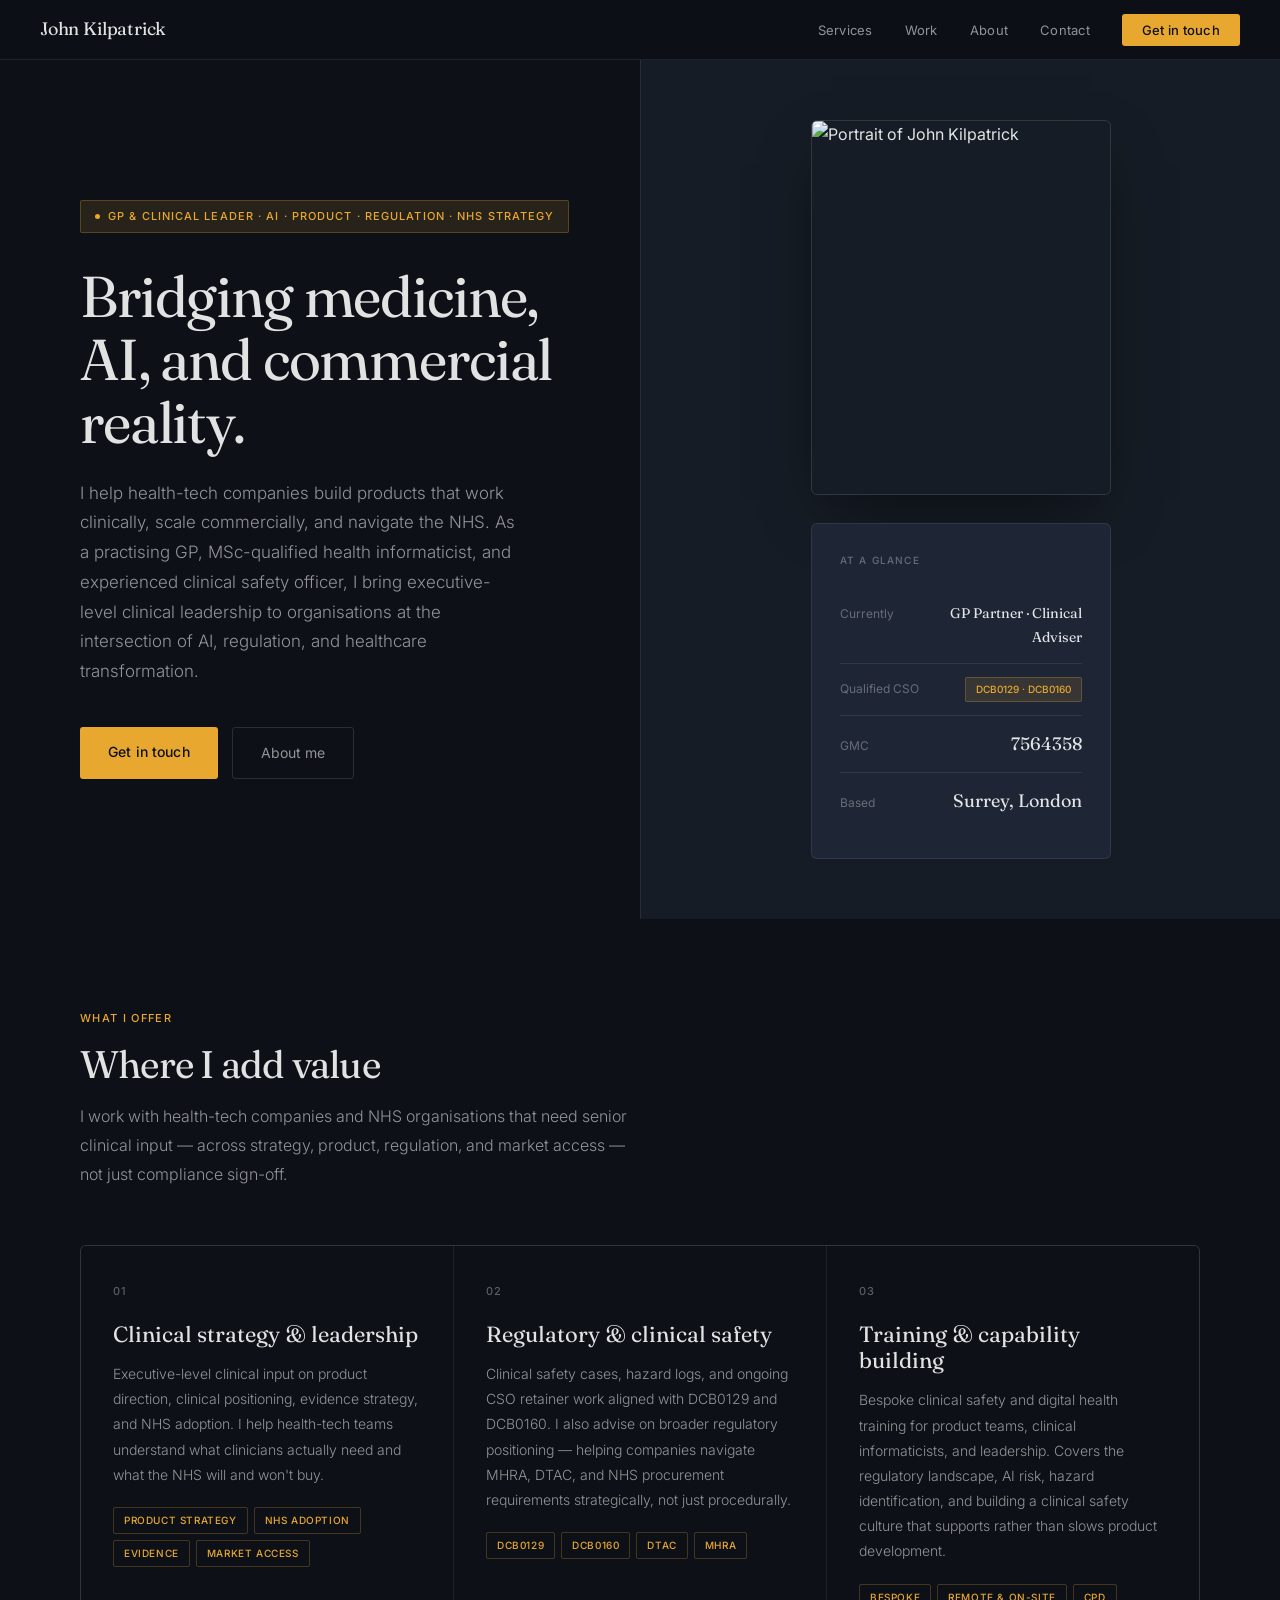
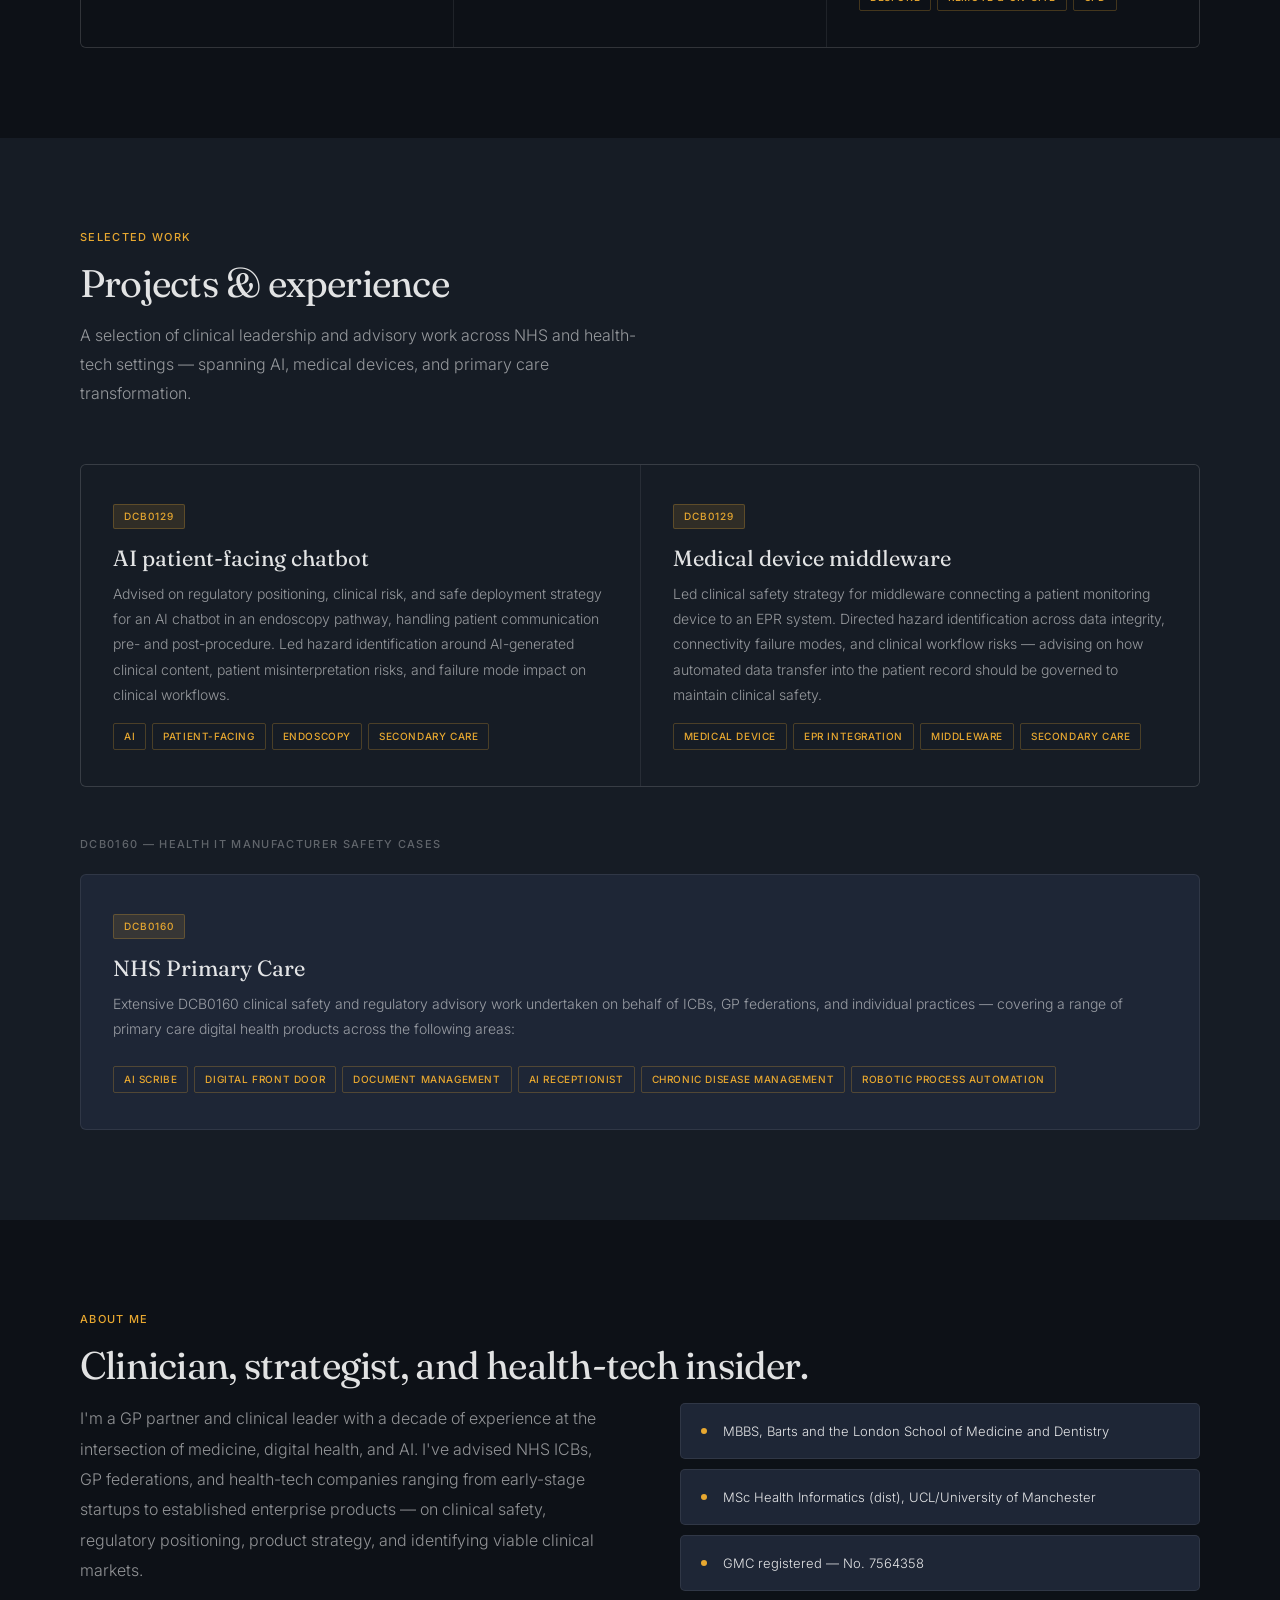
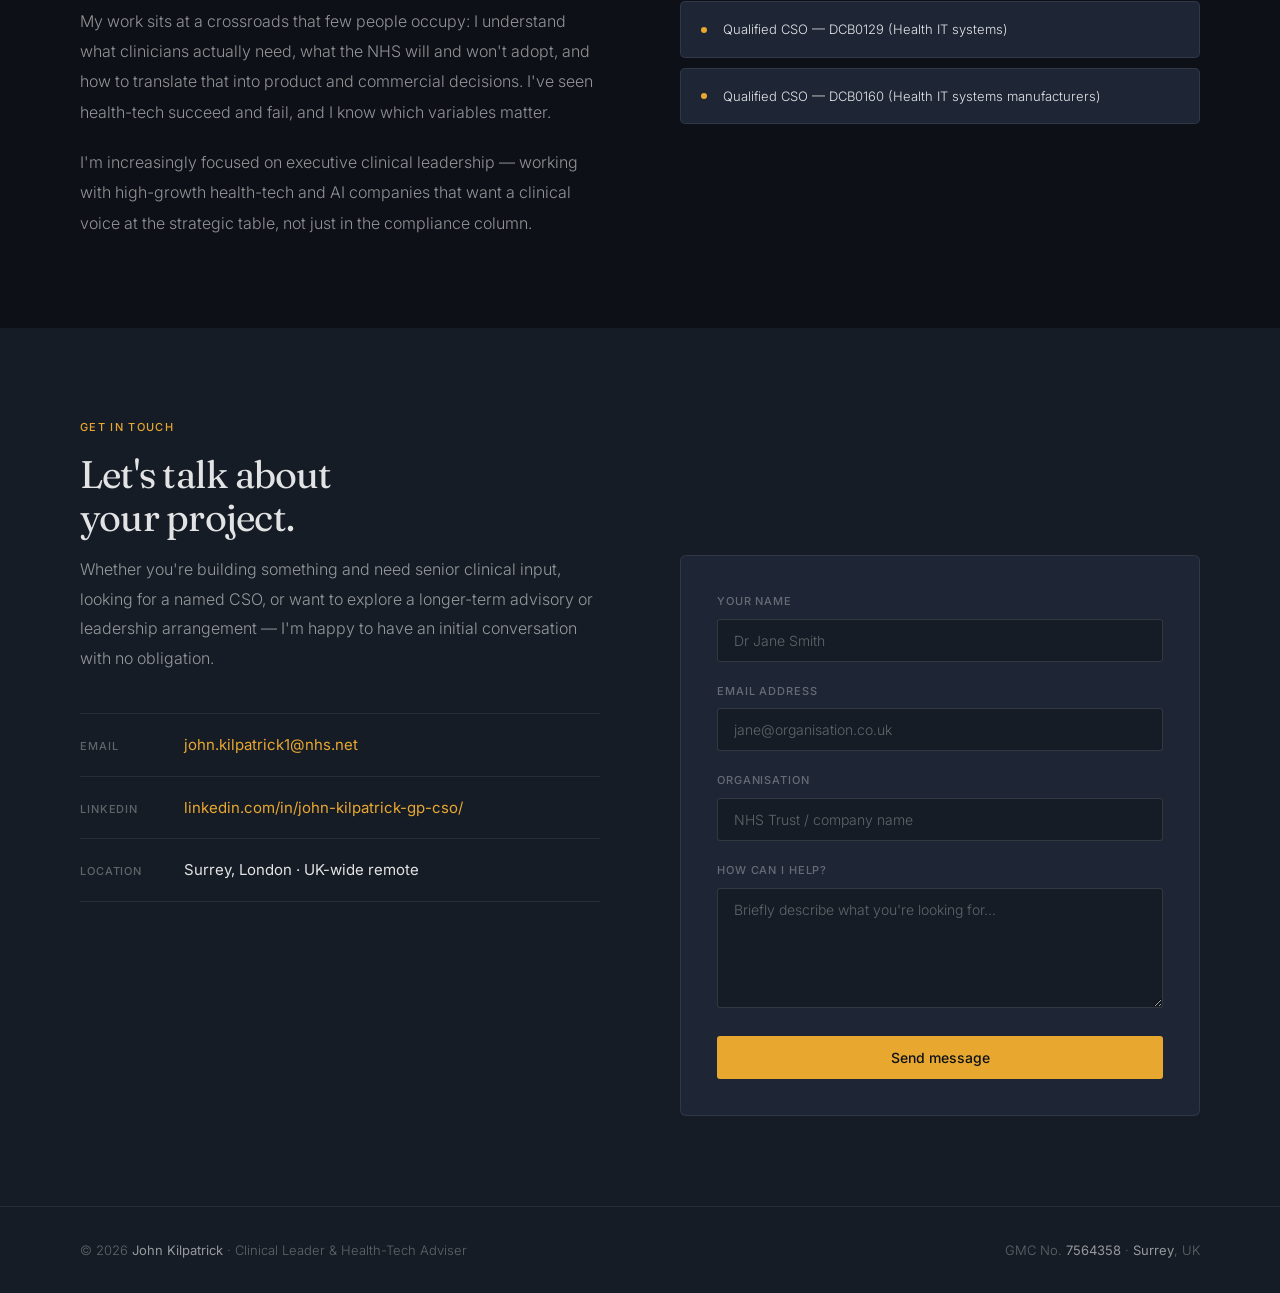
==== website/index.html @ 87abfab7 "index.html" ====
<!DOCTYPE html>
<html lang="en">
<head>
  <meta charset="UTF-8" />
  <meta name="viewport" content="width=device-width, initial-scale=1.0" />
  <title>John Kilpatrick — Clinical Leader & Health-Tech Adviser</title>
  <meta name="description" content="John Kilpatrick is a GP partner and clinical leader advising health-tech companies on AI, product strategy, regulatory positioning, and NHS adoption." />
  <link rel="preconnect" href="https://fonts.googleapis.com" />
  <link rel="preconnect" href="https://fonts.gstatic.com" crossorigin />
  <link href="https://fonts.googleapis.com/css2?family=Fraunces:ital,opsz,wght@0,9..144,300;0,9..144,400;0,9..144,500;1,9..144,300;1,9..144,400&family=Inter:wght@300;400;500&display=swap" rel="stylesheet" />
  <style>
    *, *::before, *::after { box-sizing: border-box; margin: 0; padding: 0; }

    :root {
      --bg:          #0d1117;
      --bg-raised:   #161c25;
      --bg-high:     #1e2636;
      --amber:       #e8a830;
      --amber-dim:   rgba(232,168,48,0.12);
      --amber-border:rgba(232,168,48,0.25);
      --text-primary:rgba(255,255,255,0.88);
      --text-mid:    rgba(255,255,255,0.55);
      --text-muted:  rgba(255,255,255,0.32);
      --border:      rgba(255,255,255,0.08);
      --border-mid:  rgba(255,255,255,0.12);
      --serif: 'Fraunces', Georgia, serif;
      --sans:  'Inter', system-ui, sans-serif;
    }

    html { scroll-behavior: smooth; }

    body {
      font-family: var(--sans);
      background: var(--bg);
      color: var(--text-primary);
      font-size: 16px;
      line-height: 1.7;
    }

    /* ── NAV ── */
    nav {
      position: sticky;
      top: 0;
      z-index: 100;
      background: rgba(13,17,23,0.88);
      backdrop-filter: blur(16px);
      border-bottom: 1px solid var(--border);
      display: flex;
      justify-content: space-between;
      align-items: center;
      padding: 0 40px;
      height: 60px;
    }

    .nav-name {
      font-family: var(--serif);
      font-size: 18px;
      font-weight: 400;
      color: var(--text-primary);
      letter-spacing: -0.01em;
    }

    .nav-links {
      display: flex;
      gap: 32px;
      align-items: center;
      list-style: none;
    }

    .nav-links a {
      font-size: 13px;
      font-weight: 400;
      color: var(--text-mid);
      text-decoration: none;
      letter-spacing: 0.02em;
      transition: color 0.2s;
    }

    .nav-links a:hover { color: var(--text-primary); }

    .nav-cta {
      font-size: 13px !important;
      font-weight: 500 !important;
      color: var(--bg) !important;
      background: var(--amber);
      padding: 8px 20px;
      border-radius: 3px;
      white-space: nowrap;
      transition: opacity 0.2s !important;
    }

    .nav-cta:hover { opacity: 0.85; color: var(--bg) !important; }

    /* ── HERO ── */
    .hero {
      display: grid;
      grid-template-columns: 1fr 1fr;
      min-height: 88vh;
      align-items: center;
    }

    .hero-left {
      padding: 80px 60px 80px 80px;
      display: flex;
      flex-direction: column;
      justify-content: center;
    }

    .hero-badge {
      display: inline-flex;
      align-items: center;
      gap: 8px;
      font-size: 11px;
      font-weight: 500;
      letter-spacing: 0.1em;
      text-transform: uppercase;
      color: var(--amber);
      background: var(--amber-dim);
      border: 1px solid var(--amber-border);
      padding: 6px 14px;
      border-radius: 2px;
      margin-bottom: 32px;
      width: fit-content;
    }

    .hero-badge::before {
      content: '';
      width: 5px;
      height: 5px;
      border-radius: 50%;
      background: var(--amber);
    }

    .hero-heading {
      font-family: var(--serif);
      font-size: clamp(38px, 4.5vw, 58px);
      font-weight: 400;
      line-height: 1.1;
      color: var(--text-primary);
      letter-spacing: -0.02em;
      margin-bottom: 24px;
    }

    .hero-heading em {
      font-style: normal;
    }

    .hero-sub {
      font-size: 17px;
      font-weight: 300;
      color: var(--text-mid);
      line-height: 1.75;
      max-width: 440px;
      margin-bottom: 40px;
    }

    .hero-actions {
      display: flex;
      gap: 14px;
      flex-wrap: wrap;
    }

    .btn-primary {
      display: inline-block;
      font-size: 14px;
      font-weight: 500;
      color: var(--bg);
      background: var(--amber);
      padding: 13px 28px;
      border-radius: 3px;
      text-decoration: none;
      letter-spacing: 0.01em;
      transition: opacity 0.2s, transform 0.15s;
    }

    .btn-primary:hover { opacity: 0.85; transform: translateY(-1px); }

    .btn-secondary {
      display: inline-block;
      font-size: 14px;
      font-weight: 400;
      color: var(--text-mid);
      border: 1px solid var(--border-mid);
      padding: 13px 28px;
      border-radius: 3px;
      text-decoration: none;
      transition: border-color 0.2s, color 0.2s, transform 0.15s;
    }

    .btn-secondary:hover { border-color: var(--text-mid); color: var(--text-primary); transform: translateY(-1px); }

    .hero-right {
      background: var(--bg-raised);
      height: 100%;
      display: flex;
      flex-direction: column;
      align-items: center;
      justify-content: center;
      gap: 28px;
      padding: 60px 40px;
      border-left: 1px solid var(--border);
    }

    .hero-portrait {
      width: 100%;
      max-width: 300px;
      aspect-ratio: 4 / 5;
      object-fit: cover;
      border-radius: 6px;
      border: 1px solid var(--border-mid);
      box-shadow: 0 24px 60px -20px rgba(0,0,0,0.6);
      display: block;
    }

    .hero-portrait-mobile { display: none; }

    .hero-card {
      background: var(--bg-high);
      border: 1px solid var(--border);
      border-radius: 6px;
      padding: 28px;
      width: 100%;
      max-width: 300px;
    }

    .hero-card-label {
      font-size: 10px;
      font-weight: 500;
      letter-spacing: 0.12em;
      text-transform: uppercase;
      color: var(--text-muted);
      margin-bottom: 20px;
    }

    .hero-stat {
      display: flex;
      justify-content: space-between;
      align-items: baseline;
      gap: 16px;
      padding: 13px 0;
      border-bottom: 1px solid var(--border);
    }

    .hero-stat:last-child { border-bottom: none; }

    .hero-stat-label {
      font-size: 12px;
      color: var(--text-muted);
      flex-shrink: 0;
    }

    .hero-stat-value {
      font-family: var(--serif);
      font-size: 18px;
      color: var(--text-primary);
      text-align: right;
    }

    .hero-stat-tag {
      font-size: 10px;
      font-weight: 500;
      color: var(--amber);
      background: var(--amber-dim);
      border: 1px solid var(--amber-border);
      padding: 3px 10px;
      border-radius: 2px;
      white-space: nowrap;
    }

    /* ── SECTIONS ── */
    section { padding: 90px 80px; }
    section:nth-child(even) { background: var(--bg-raised); }

    .section-eyebrow {
      font-size: 11px;
      font-weight: 500;
      letter-spacing: 0.12em;
      text-transform: uppercase;
      color: var(--amber);
      margin-bottom: 16px;
    }

    .section-heading {
      font-family: var(--serif);
      font-size: clamp(28px, 3vw, 42px);
      font-weight: 400;
      color: var(--text-primary);
      letter-spacing: -0.02em;
      line-height: 1.12;
      margin-bottom: 16px;
    }

    .section-heading em {
      font-style: normal;
    }

    .section-intro {
      font-size: 16px;
      font-weight: 300;
      color: var(--text-mid);
      max-width: 560px;
      margin-bottom: 56px;
      line-height: 1.8;
    }

    /* ── SERVICES ── */
    .services-grid {
      display: grid;
      grid-template-columns: repeat(3, 1fr);
      gap: 1px;
      background: var(--border);
      border: 1px solid var(--border);
      border-radius: 6px;
      overflow: hidden;
    }

    .service-card {
      background: var(--bg);
      padding: 36px 32px;
      transition: background 0.2s;
    }

    section:nth-child(even) .service-card { background: var(--bg-raised); }
    .service-card:hover { background: var(--bg-high); }

    .service-num {
      font-size: 11px;
      font-weight: 500;
      color: var(--text-muted);
      letter-spacing: 0.1em;
      margin-bottom: 20px;
    }

    .service-title {
      font-family: var(--serif);
      font-size: 22px;
      font-weight: 400;
      color: var(--text-primary);
      line-height: 1.2;
      margin-bottom: 14px;
    }

    .service-desc {
      font-size: 14px;
      font-weight: 300;
      color: var(--text-mid);
      line-height: 1.8;
    }

    .service-tags {
      margin-top: 20px;
      display: flex;
      flex-wrap: wrap;
      gap: 6px;
    }

    .tag {
      font-size: 10px;
      font-weight: 500;
      letter-spacing: 0.06em;
      text-transform: uppercase;
      color: var(--amber);
      border: 1px solid var(--amber-border);
      padding: 4px 10px;
      border-radius: 2px;
    }

    /* ── WORK ── */
    .work-129-grid {
      display: grid;
      grid-template-columns: repeat(2, 1fr);
      gap: 1px;
      background: var(--border);
      border: 1px solid var(--border);
      border-radius: 6px;
      overflow: hidden;
      margin-bottom: 48px;
    }

    .work-129-card {
      background: var(--bg-raised);
      padding: 36px 32px;
    }

    section:nth-child(odd) .work-129-card { background: var(--bg); }

    .work-standard {
      display: inline-block;
      font-size: 10px;
      font-weight: 500;
      letter-spacing: 0.1em;
      text-transform: uppercase;
      color: var(--amber);
      background: var(--amber-dim);
      border: 1px solid var(--amber-border);
      padding: 3px 10px;
      border-radius: 2px;
      margin-bottom: 16px;
    }

    .work-title {
      font-family: var(--serif);
      font-size: 22px;
      font-weight: 400;
      color: var(--text-primary);
      line-height: 1.2;
      margin-bottom: 10px;
    }

    .work-desc {
      font-size: 14px;
      font-weight: 300;
      color: var(--text-mid);
      line-height: 1.8;
    }

    .work-160-label {
      font-size: 11px;
      font-weight: 500;
      letter-spacing: 0.12em;
      text-transform: uppercase;
      color: var(--text-muted);
      margin-bottom: 20px;
    }

    /* ── ABOUT ── */
    .about-grid {
      display: grid;
      grid-template-columns: 1fr 1fr;
      gap: 80px;
      align-items: start;
    }

    .about-body {
      font-size: 16px;
      font-weight: 300;
      color: var(--text-mid);
      line-height: 1.9;
    }

    .about-body p + p { margin-top: 20px; }

    .credentials {
      display: flex;
      flex-direction: column;
      gap: 10px;
    }

    .credential {
      display: flex;
      align-items: center;
      gap: 16px;
      padding: 16px 20px;
      background: var(--bg-high);
      border: 1px solid var(--border);
      border-radius: 5px;
    }

    .credential-dot {
      width: 6px;
      height: 6px;
      border-radius: 50%;
      background: var(--amber);
      flex-shrink: 0;
    }

    .credential-text {
      font-size: 13px;
      font-weight: 300;
      color: var(--text-primary);
    }

    /* ── CONTACT ── */
    .contact-grid {
      display: grid;
      grid-template-columns: 1fr 1fr;
      gap: 80px;
      align-items: start;
    }

    .contact-intro {
      font-size: 16px;
      font-weight: 300;
      color: var(--text-mid);
      line-height: 1.85;
      margin-bottom: 40px;
    }

    .contact-details { display: flex; flex-direction: column; }

    .contact-row {
      display: flex;
      gap: 24px;
      padding: 18px 0;
      border-bottom: 1px solid var(--border);
      align-items: baseline;
    }

    .contact-row:first-child { border-top: 1px solid var(--border); }

    .contact-key {
      font-size: 11px;
      font-weight: 500;
      letter-spacing: 0.08em;
      text-transform: uppercase;
      color: var(--text-muted);
      width: 80px;
      flex-shrink: 0;
    }

    .contact-val { font-size: 15px; color: var(--text-primary); }
    .contact-val a { color: var(--amber); text-decoration: none; }
    .contact-val a:hover { text-decoration: underline; }

    .contact-form-area {
      background: var(--bg-high);
      border: 1px solid var(--border);
      border-radius: 6px;
      padding: 36px;
    }

    .form-label {
      display: block;
      font-size: 11px;
      font-weight: 500;
      letter-spacing: 0.08em;
      text-transform: uppercase;
      color: var(--text-muted);
      margin-bottom: 8px;
    }

    .form-input, .form-textarea {
      width: 100%;
      font-family: var(--sans);
      font-size: 14px;
      font-weight: 300;
      color: var(--text-primary);
      background: var(--bg-raised);
      border: 1px solid var(--border-mid);
      border-radius: 3px;
      padding: 12px 16px;
      margin-bottom: 20px;
      outline: none;
      transition: border-color 0.2s;
      resize: vertical;
    }

    .form-input::placeholder, .form-textarea::placeholder { color: var(--text-muted); }
    .form-input:focus, .form-textarea:focus { border-color: var(--amber); }
    .form-textarea { min-height: 120px; }

    .form-submit {
      font-family: var(--sans);
      font-size: 14px;
      font-weight: 500;
      color: var(--bg);
      background: var(--amber);
      border: none;
      padding: 13px 28px;
      border-radius: 3px;
      cursor: pointer;
      transition: opacity 0.2s;
      width: 100%;
    }

    .form-submit:hover { opacity: 0.85; }

    /* ── FOOTER ── */
    footer {
      background: var(--bg-raised);
      border-top: 1px solid var(--border);
      color: var(--text-muted);
      padding: 32px 80px;
      display: flex;
      justify-content: space-between;
      align-items: center;
      font-size: 13px;
      font-weight: 300;
    }

    footer strong { color: var(--text-mid); font-weight: 400; }

    /* ── ANIMATIONS ── */
    @keyframes fadeUp {
      from { opacity: 0; transform: translateY(20px); }
      to   { opacity: 1; transform: translateY(0); }
    }

    .hero-badge    { animation: fadeUp 0.5s ease both; }
    .hero-heading  { animation: fadeUp 0.6s 0.1s ease both; }
    .hero-sub      { animation: fadeUp 0.6s 0.2s ease both; }
    .hero-actions  { animation: fadeUp 0.6s 0.3s ease both; }
    .hero-portrait { animation: fadeUp 0.7s 0.15s ease both; }
    .hero-card     { animation: fadeUp 0.7s 0.3s ease both; }

    /* ── RESPONSIVE ── */
    @media (max-width: 900px) {
      nav { padding: 0 24px; }
      .nav-links li.nav-text-link { display: none; }
      .hero { grid-template-columns: 1fr; min-height: auto; }
      .hero-left { padding: 32px; order: 2; }
      .hero-right { display: none; }
      .hero-portrait { display: none; }
      .hero-portrait-mobile {
        display: block;
        width: 120px;
        height: 120px;
        object-fit: cover;
        border-radius: 50%;
        border: 1px solid var(--border-mid);
        margin: 40px auto 0;
        order: 1;
      }
      .hero-card { display: none; }
      section { padding: 60px 32px; }
      .services-grid { grid-template-columns: 1fr; }
      .work-129-grid { grid-template-columns: 1fr; }
      .about-grid, .contact-grid { grid-template-columns: 1fr; gap: 40px; }
      footer { flex-direction: column; gap: 12px; text-align: center; padding: 28px 32px; }
    }
  </style>
</head>
<body>

  <!-- NAVIGATION -->
  <nav>
    <span class="nav-name">John Kilpatrick</span>
    <ul class="nav-links">
      <li class="nav-text-link"><a href="#services">Services</a></li>
      <li class="nav-text-link"><a href="#work">Work</a></li>
      <li class="nav-text-link"><a href="#about">About</a></li>
      <li class="nav-text-link"><a href="#contact">Contact</a></li>
      <li><a class="nav-cta" href="#contact">Get in touch</a></li>
    </ul>
  </nav>

  <!-- HERO -->
  <div class="hero">
    <img class="hero-portrait-mobile" src="/images/john-kilpatrick.png" alt="Portrait of John Kilpatrick" />
    <div class="hero-left">
      <span class="hero-badge">GP & Clinical Leader · AI · Product · Regulation · NHS Strategy</span>
      <h1 class="hero-heading">Bridging medicine, AI, and commercial reality.</h1>
      <p class="hero-sub">
        I help health-tech companies build products that work clinically, scale commercially, and navigate the NHS. As a practising GP, MSc-qualified health informaticist, and experienced clinical safety officer, I bring executive-level clinical leadership to organisations at the intersection of AI, regulation, and healthcare transformation.
      </p>
      <div class="hero-actions">
        <a class="btn-primary" href="#contact">Get in touch</a>
        <a class="btn-secondary" href="#about">About me</a>
      </div>
    </div>
    <div class="hero-right">
      <img class="hero-portrait" src="/images/john-kilpatrick.png" alt="Portrait of John Kilpatrick" />
      <div class="hero-card">
        <p class="hero-card-label">At a glance</p>
        <div class="hero-stat">
          <span class="hero-stat-label">Currently</span>
          <span class="hero-stat-value" style="font-size:14px">GP Partner · Clinical Adviser</span>
        </div>
        <div class="hero-stat">
          <span class="hero-stat-label">Qualified CSO</span>
          <span class="hero-stat-tag">DCB0129 · DCB0160</span>
        </div>
        <div class="hero-stat">
          <span class="hero-stat-label">GMC</span>
          <span class="hero-stat-value">7564358</span>
        </div>
        <div class="hero-stat">
          <span class="hero-stat-label">Based</span>
          <span class="hero-stat-value">Surrey, London</span>
        </div>
      </div>
    </div>
  </div>

  <!-- SERVICES -->
  <section id="services">
    <p class="section-eyebrow">What I offer</p>
    <h2 class="section-heading">Where I add value</h2>
    <p class="section-intro">
      I work with health-tech companies and NHS organisations that need senior clinical input — across strategy, product, regulation, and market access — not just compliance sign-off.
    </p>
    <div class="services-grid">

      <div class="service-card">
        <p class="service-num">01</p>
        <h3 class="service-title">Clinical strategy & leadership</h3>
        <p class="service-desc">
          Executive-level clinical input on product direction, clinical positioning, evidence strategy, and NHS adoption. I help health-tech teams understand what clinicians actually need and what the NHS will and won't buy.
        </p>
        <div class="service-tags">
          <span class="tag">Product strategy</span>
          <span class="tag">NHS adoption</span>
          <span class="tag">Evidence</span>
          <span class="tag">Market access</span>
        </div>
      </div>

      <div class="service-card">
        <p class="service-num">02</p>
        <h3 class="service-title">Regulatory & clinical safety</h3>
        <p class="service-desc">
          Clinical safety cases, hazard logs, and ongoing CSO retainer work aligned with DCB0129 and DCB0160. I also advise on broader regulatory positioning — helping companies navigate MHRA, DTAC, and NHS procurement requirements strategically, not just procedurally.
        </p>
        <div class="service-tags">
          <span class="tag">DCB0129</span>
          <span class="tag">DCB0160</span>
          <span class="tag">DTAC</span>
          <span class="tag">MHRA</span>
        </div>
      </div>

      <div class="service-card">
        <p class="service-num">03</p>
        <h3 class="service-title">Training & capability building</h3>
        <p class="service-desc">
          Bespoke clinical safety and digital health training for product teams, clinical informaticists, and leadership. Covers the regulatory landscape, AI risk, hazard identification, and building a clinical safety culture that supports rather than slows product development.
        </p>
        <div class="service-tags">
          <span class="tag">Bespoke</span>
          <span class="tag">Remote & on-site</span>
          <span class="tag">CPD</span>
        </div>
      </div>

    </div>
  </section>

  <!-- WORK -->
  <section id="work">
    <p class="section-eyebrow">Selected work</p>
    <h2 class="section-heading">Projects & experience</h2>
    <p class="section-intro">
      A selection of clinical leadership and advisory work across NHS and health-tech settings — spanning AI, medical devices, and primary care transformation.
    </p>

    <div class="work-129-grid">

      <div class="work-129-card">
        <span class="work-standard">DCB0129</span>
        <h3 class="work-title">AI patient-facing chatbot</h3>
        <p class="work-desc">Advised on regulatory positioning, clinical risk, and safe deployment strategy for an AI chatbot in an endoscopy pathway, handling patient communication pre- and post-procedure. Led hazard identification around AI-generated clinical content, patient misinterpretation risks, and failure mode impact on clinical workflows.</p>
        <div class="service-tags" style="margin-top:16px">
          <span class="tag">AI</span>
          <span class="tag">Patient-facing</span>
          <span class="tag">Endoscopy</span>
          <span class="tag">Secondary care</span>
        </div>
      </div>

      <div class="work-129-card">
        <span class="work-standard">DCB0129</span>
        <h3 class="work-title">Medical device middleware</h3>
        <p class="work-desc">Led clinical safety strategy for middleware connecting a patient monitoring device to an EPR system. Directed hazard identification across data integrity, connectivity failure modes, and clinical workflow risks — advising on how automated data transfer into the patient record should be governed to maintain clinical safety.</p>
        <div class="service-tags" style="margin-top:16px">
          <span class="tag">Medical device</span>
          <span class="tag">EPR integration</span>
          <span class="tag">Middleware</span>
          <span class="tag">Secondary care</span>
        </div>
      </div>

    </div>

    <p class="work-160-label">DCB0160 — health IT manufacturer safety cases</p>
    <div class="work-129-card" style="border: 1px solid var(--border); border-radius: 6px; background: var(--bg-high);">
      <span class="work-standard">DCB0160</span>
      <h3 class="work-title">NHS Primary Care</h3>
      <p class="work-desc" style="margin-bottom: 24px;">
        Extensive DCB0160 clinical safety and regulatory advisory work undertaken on behalf of ICBs, GP federations, and individual practices — covering a range of primary care digital health products across the following areas:
      </p>
      <div class="service-tags">
        <span class="tag">AI scribe</span>
        <span class="tag">Digital front door</span>
        <span class="tag">Document management</span>
        <span class="tag">AI receptionist</span>
        <span class="tag">Chronic disease management</span>
        <span class="tag">Robotic process automation</span>
      </div>
    </div>
  </section>

  <!-- ABOUT -->
  <section id="about">
    <p class="section-eyebrow">About me</p>
    <h2 class="section-heading">Clinician, strategist, and health-tech insider.</h2>
    <div class="about-grid">
      <div class="about-body">
        <p>
          I'm a GP partner and clinical leader with a decade of experience at the intersection of medicine, digital health, and AI. I've advised NHS ICBs, GP federations, and health-tech companies ranging from early-stage startups to established enterprise products — on clinical safety, regulatory positioning, product strategy, and identifying viable clinical markets.
        </p>
        <p>
          My work sits at a crossroads that few people occupy: I understand what clinicians actually need, what the NHS will and won't adopt, and how to translate that into product and commercial decisions. I've seen health-tech succeed and fail, and I know which variables matter.
        </p>
        <p>
          I'm increasingly focused on executive clinical leadership — working with high-growth health-tech and AI companies that want a clinical voice at the strategic table, not just in the compliance column.
        </p>
      </div>
      <div class="credentials">
        <div class="credential">
          <div class="credential-dot"></div>
          <span class="credential-text">MBBS, Barts and the London School of Medicine and Dentistry</span>
        </div>
        <div class="credential">
          <div class="credential-dot"></div>
          <span class="credential-text">MSc Health Informatics (dist), UCL/University of Manchester</span>
        </div>
        <div class="credential">
          <div class="credential-dot"></div>
          <span class="credential-text">GMC registered — No. 7564358</span>
        </div>
        <div class="credential">
          <div class="credential-dot"></div>
          <span class="credential-text">Qualified CSO — DCB0129 (Health IT systems)</span>
        </div>
        <div class="credential">
          <div class="credential-dot"></div>
          <span class="credential-text">Qualified CSO — DCB0160 (Health IT systems manufacturers)</span>
        </div>
      </div>
    </div>
  </section>

  <!-- CONTACT -->
  <section id="contact">
    <p class="section-eyebrow">Get in touch</p>
    <h2 class="section-heading">Let's talk about<br />your project.</h2>
    <div class="contact-grid">
      <div>
        <p class="contact-intro">
          Whether you're building something and need senior clinical input, looking for a named CSO, or want to explore a longer-term advisory or leadership arrangement — I'm happy to have an initial conversation with no obligation.
        </p>
        <div class="contact-details">
          <div class="contact-row">
            <span class="contact-key">Email</span>
            <span class="contact-val"><a href="mailto:john.kilpatrick1@nhs.net">john.kilpatrick1@nhs.net</a></span>
          </div>
          <div class="contact-row">
            <span class="contact-key">LinkedIn</span>
            <span class="contact-val"><a href="https://www.linkedin.com/in/john-kilpatrick-gp-cso/" target="_blank">linkedin.com/in/john-kilpatrick-gp-cso/</a></span>
          </div>
          <div class="contact-row">
            <span class="contact-key">Location</span>
            <span class="contact-val">Surrey, London · UK-wide remote</span>
          </div>
        </div>
      </div>
      <div class="contact-form-area">
        <form action="https://formspree.io/f/mkoygoae" method="POST">
          <label class="form-label" for="name">Your name</label>
          <input class="form-input" type="text" id="name" name="name" placeholder="Dr Jane Smith" required />

          <label class="form-label" for="email">Email address</label>
          <input class="form-input" type="email" id="email" name="email" placeholder="jane@organisation.co.uk" required />

          <label class="form-label" for="org">Organisation</label>
          <input class="form-input" type="text" id="org" name="organisation" placeholder="NHS Trust / company name" />

          <label class="form-label" for="message">How can I help?</label>
          <textarea class="form-textarea" id="message" name="message" placeholder="Briefly describe what you're looking for..." required></textarea>

          <button class="form-submit" type="submit">Send message</button>
        </form>
      </div>
    </div>
  </section>

  <!-- FOOTER -->
  <footer>
    <span>© 2026 <strong>John Kilpatrick</strong> · Clinical Leader & Health-Tech Adviser</span>
    <span>GMC No. <strong>7564358</strong> · <strong>Surrey</strong>, UK</span>
  </footer>

</body>
</html>
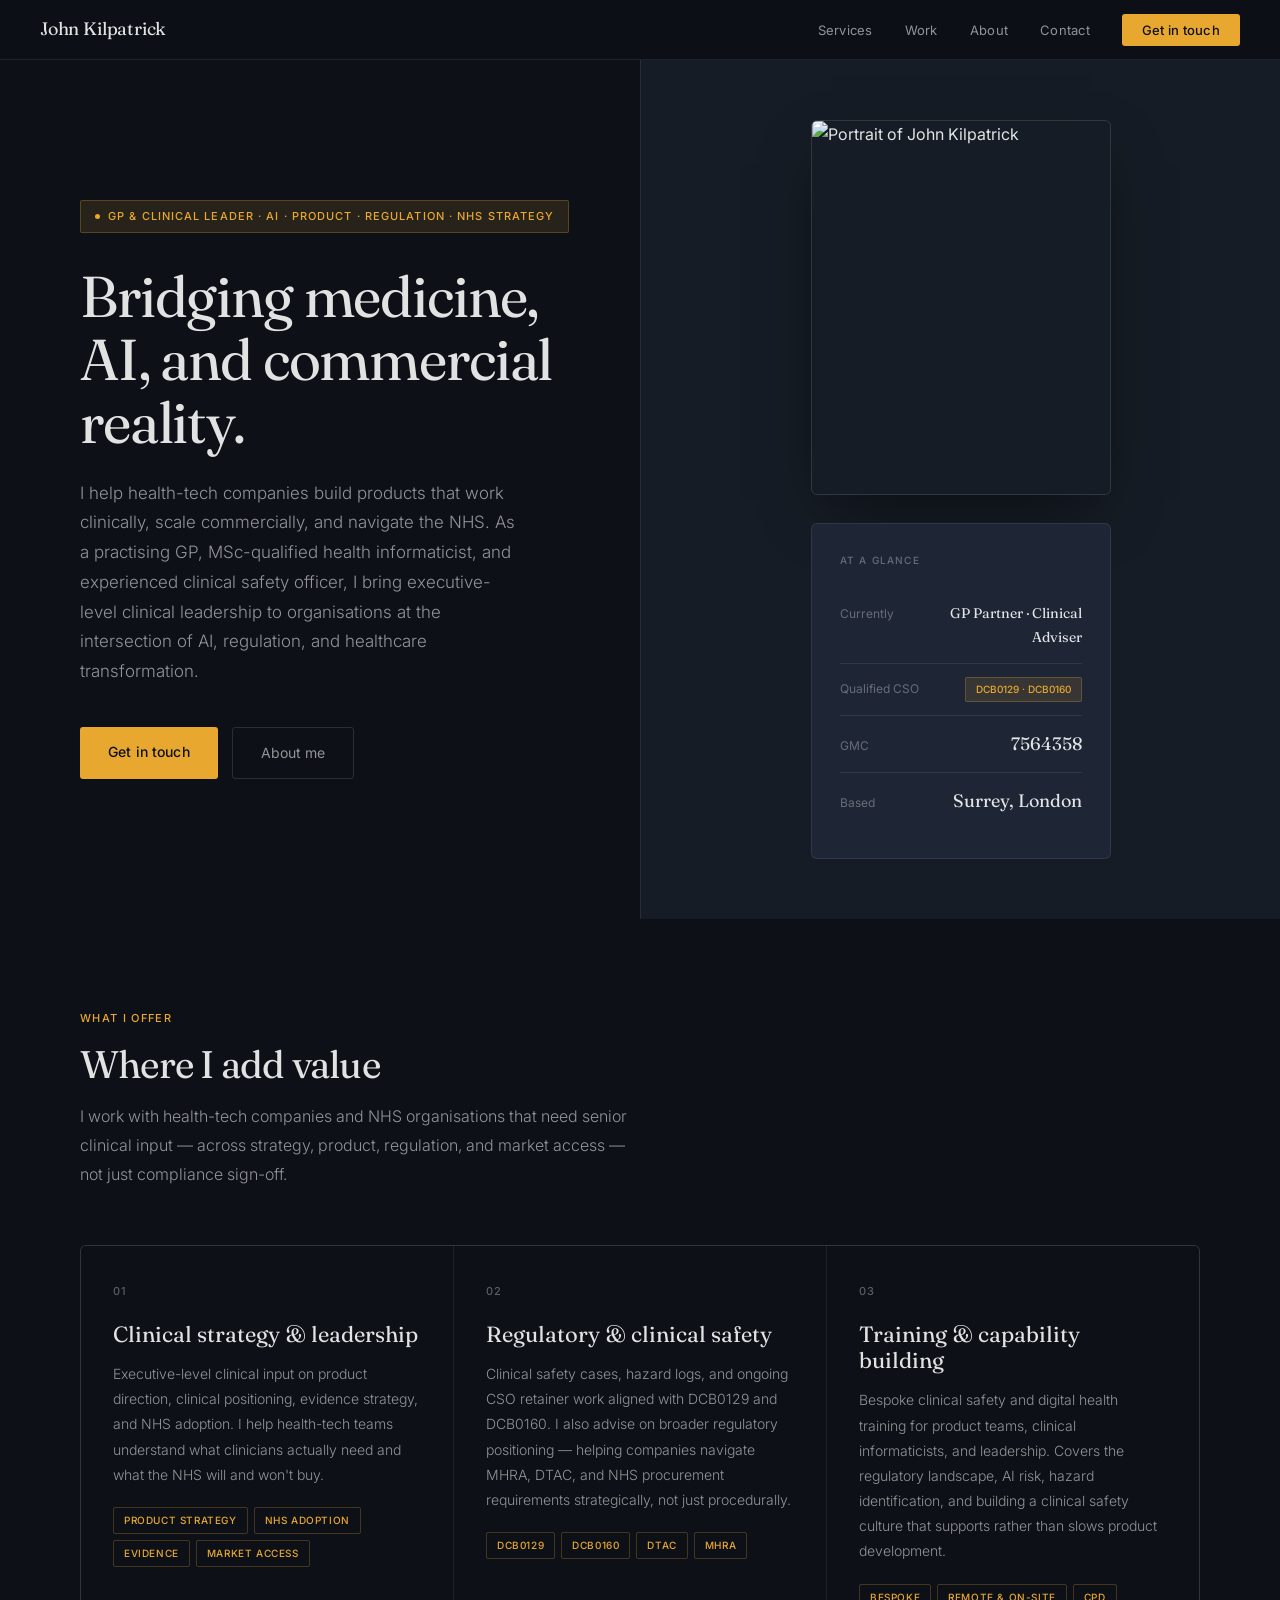
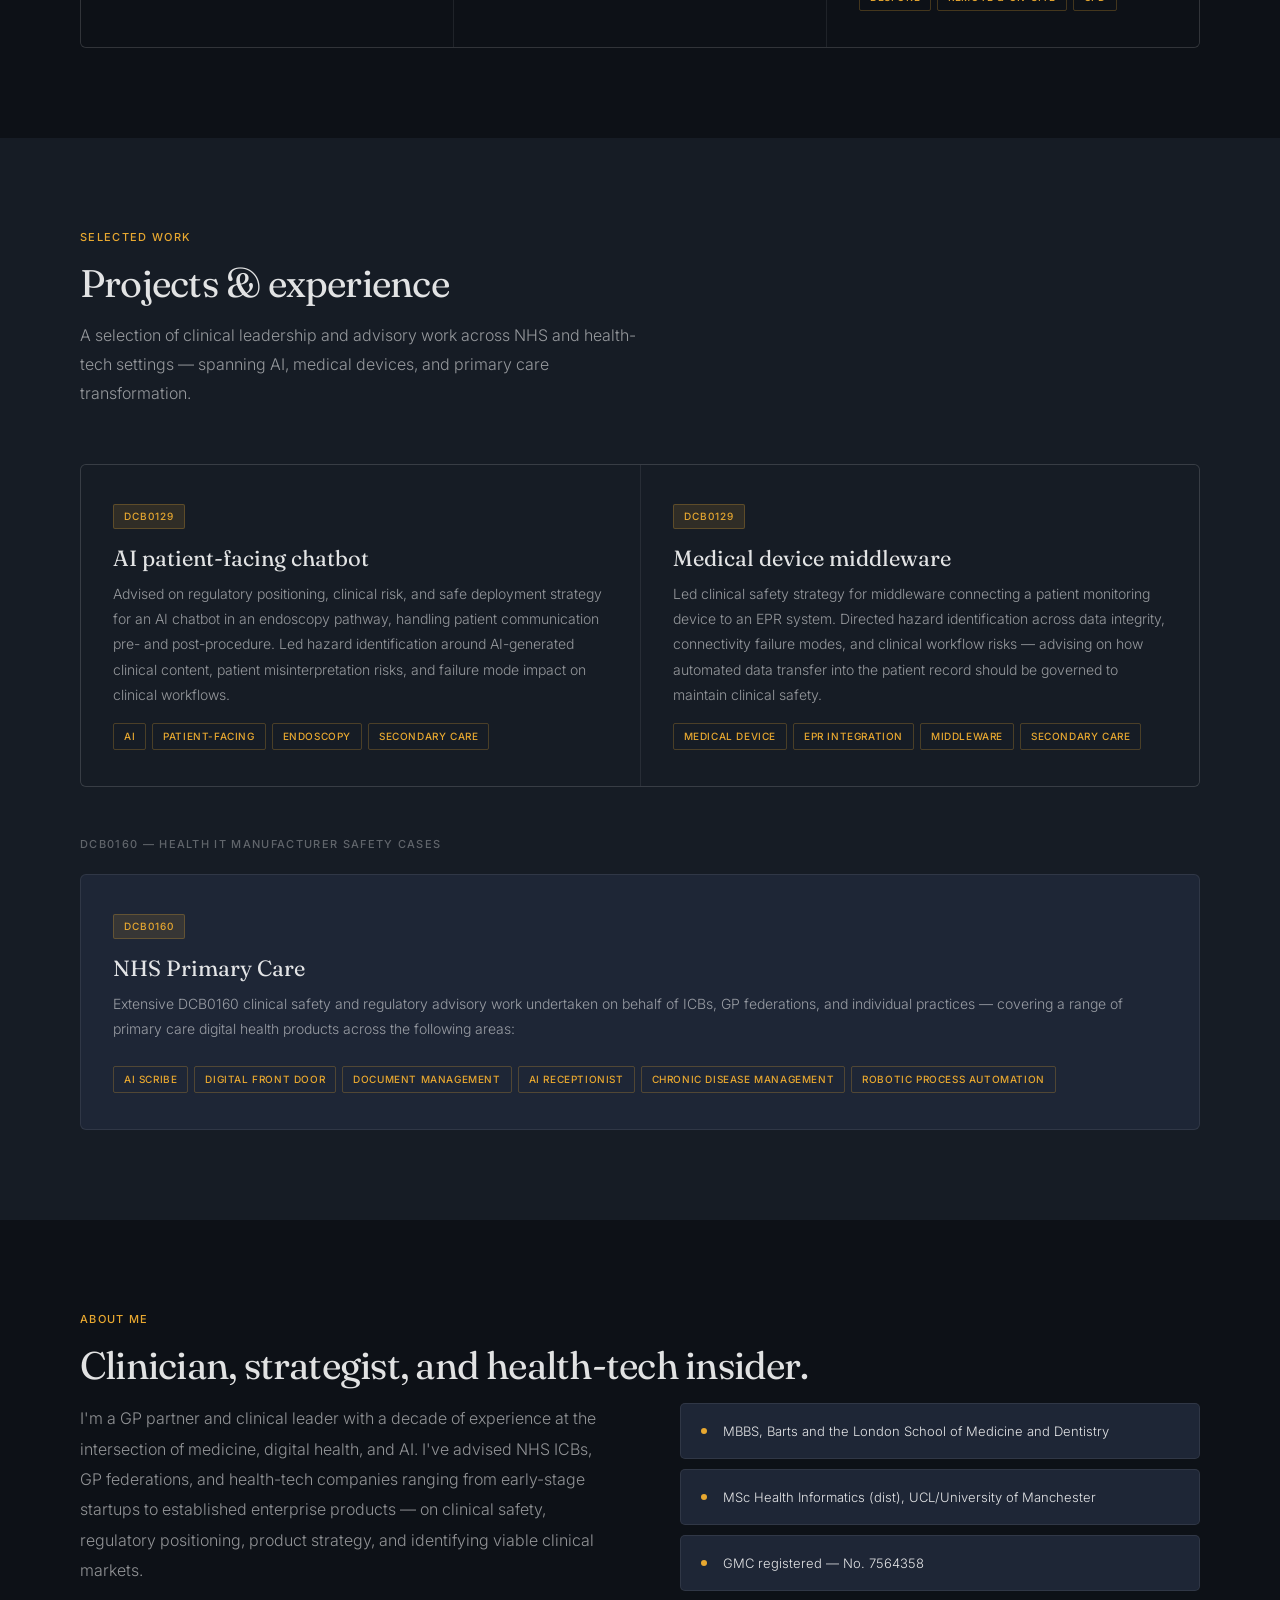
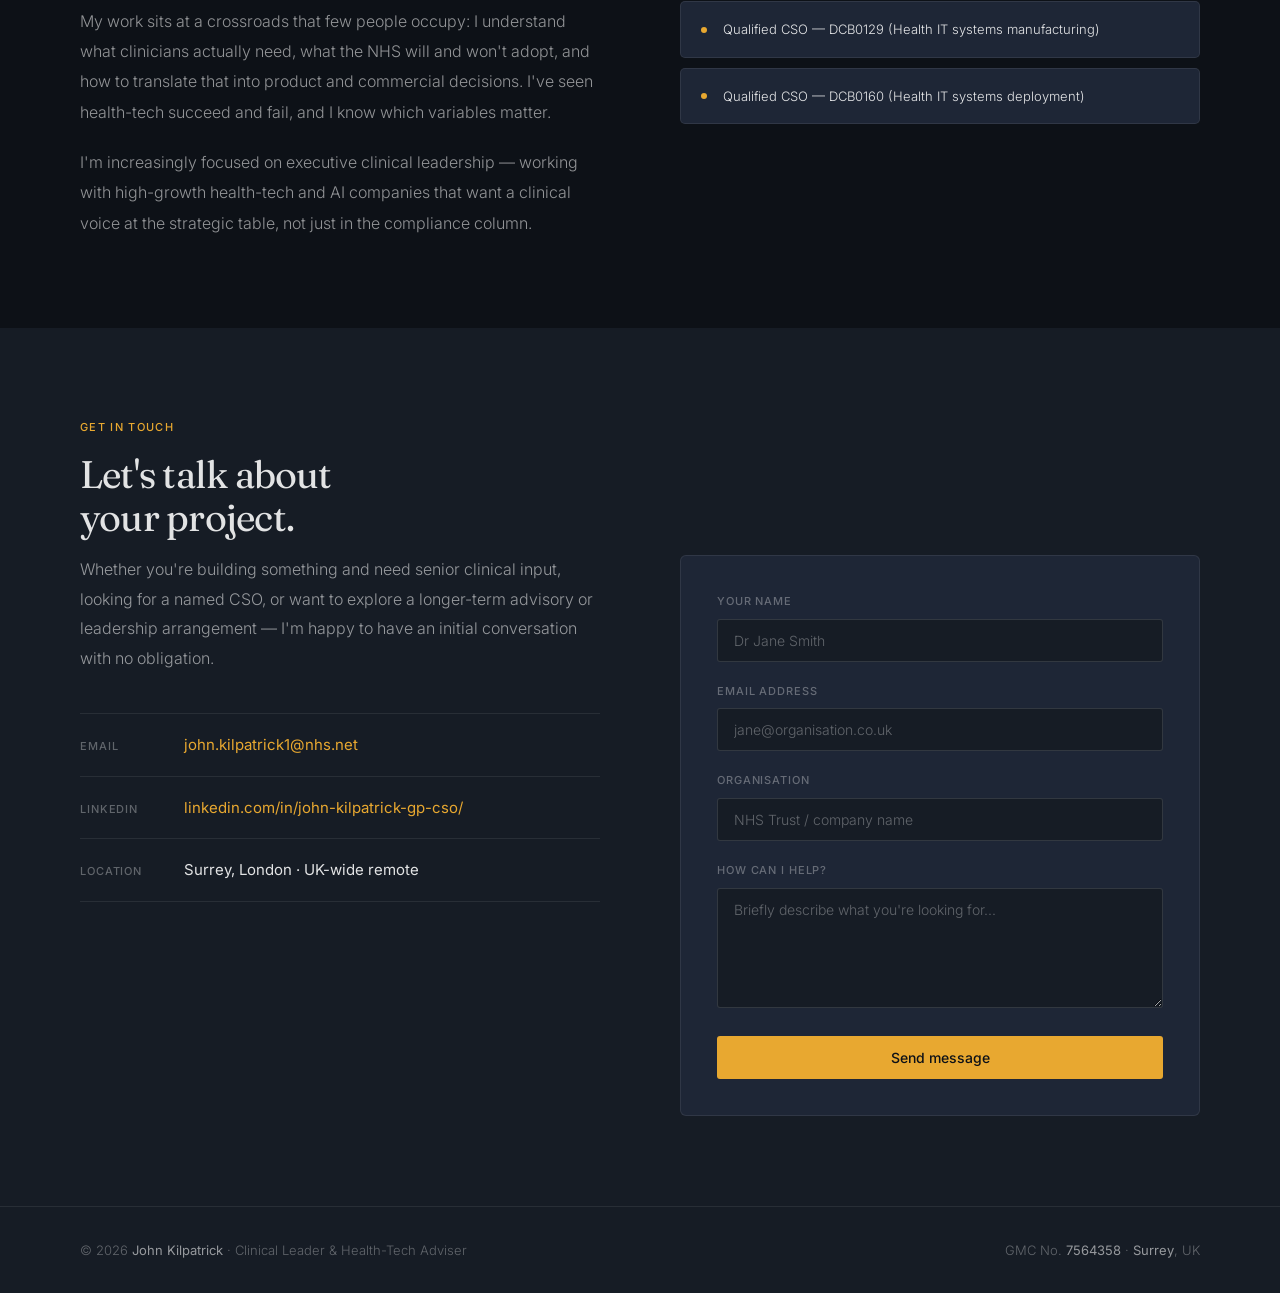
==== commit 10ea61dc: "index.html" ====
--- a/website/index.html
+++ b/website/index.html
@@ -810,11 +810,11 @@
         </div>
         <div class="credential">
           <div class="credential-dot"></div>
-          <span class="credential-text">Qualified CSO — DCB0129 (Health IT systems)</span>
+          <span class="credential-text">Qualified CSO — DCB0129 (Health IT systems manufacturing)</span>
         </div>
         <div class="credential">
           <div class="credential-dot"></div>
-          <span class="credential-text">Qualified CSO — DCB0160 (Health IT systems manufacturers)</span>
+          <span class="credential-text">Qualified CSO — DCB0160 (Health IT systems deployment)</span>
         </div>
       </div>
     </div>
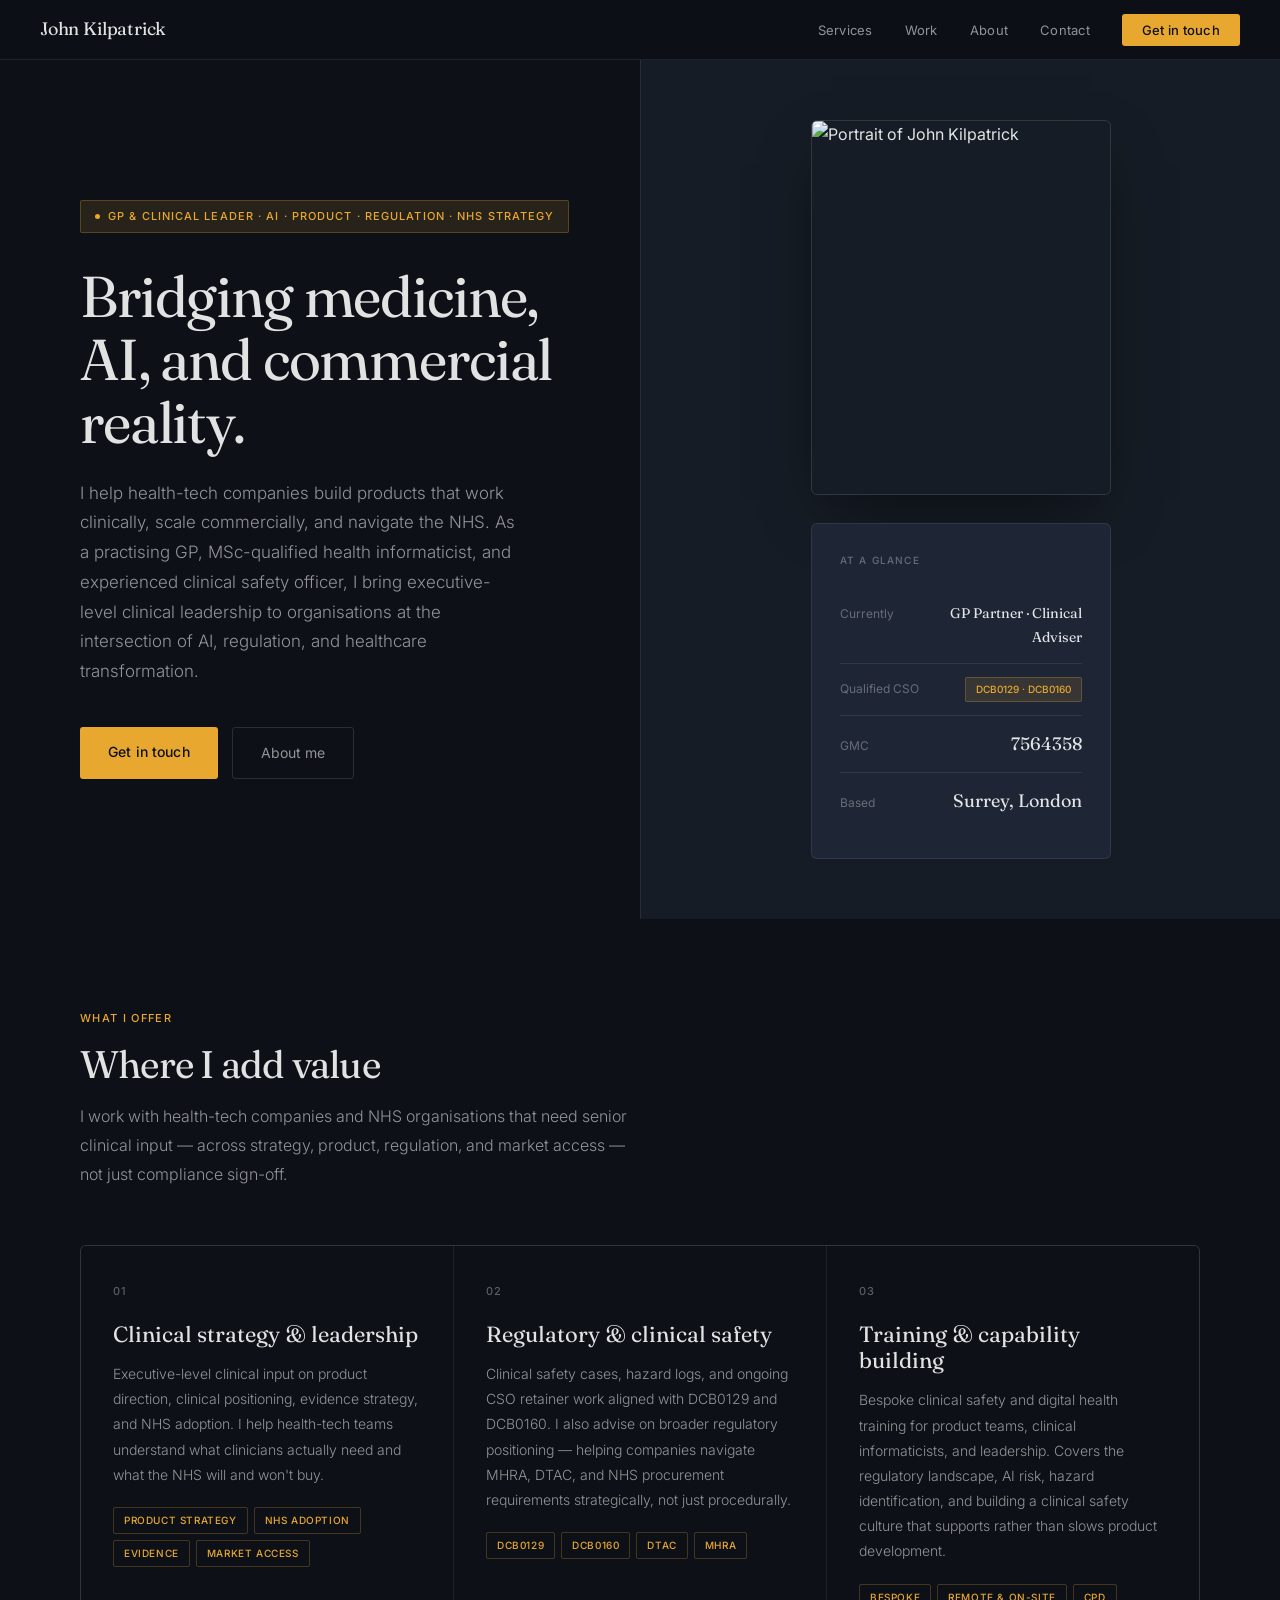
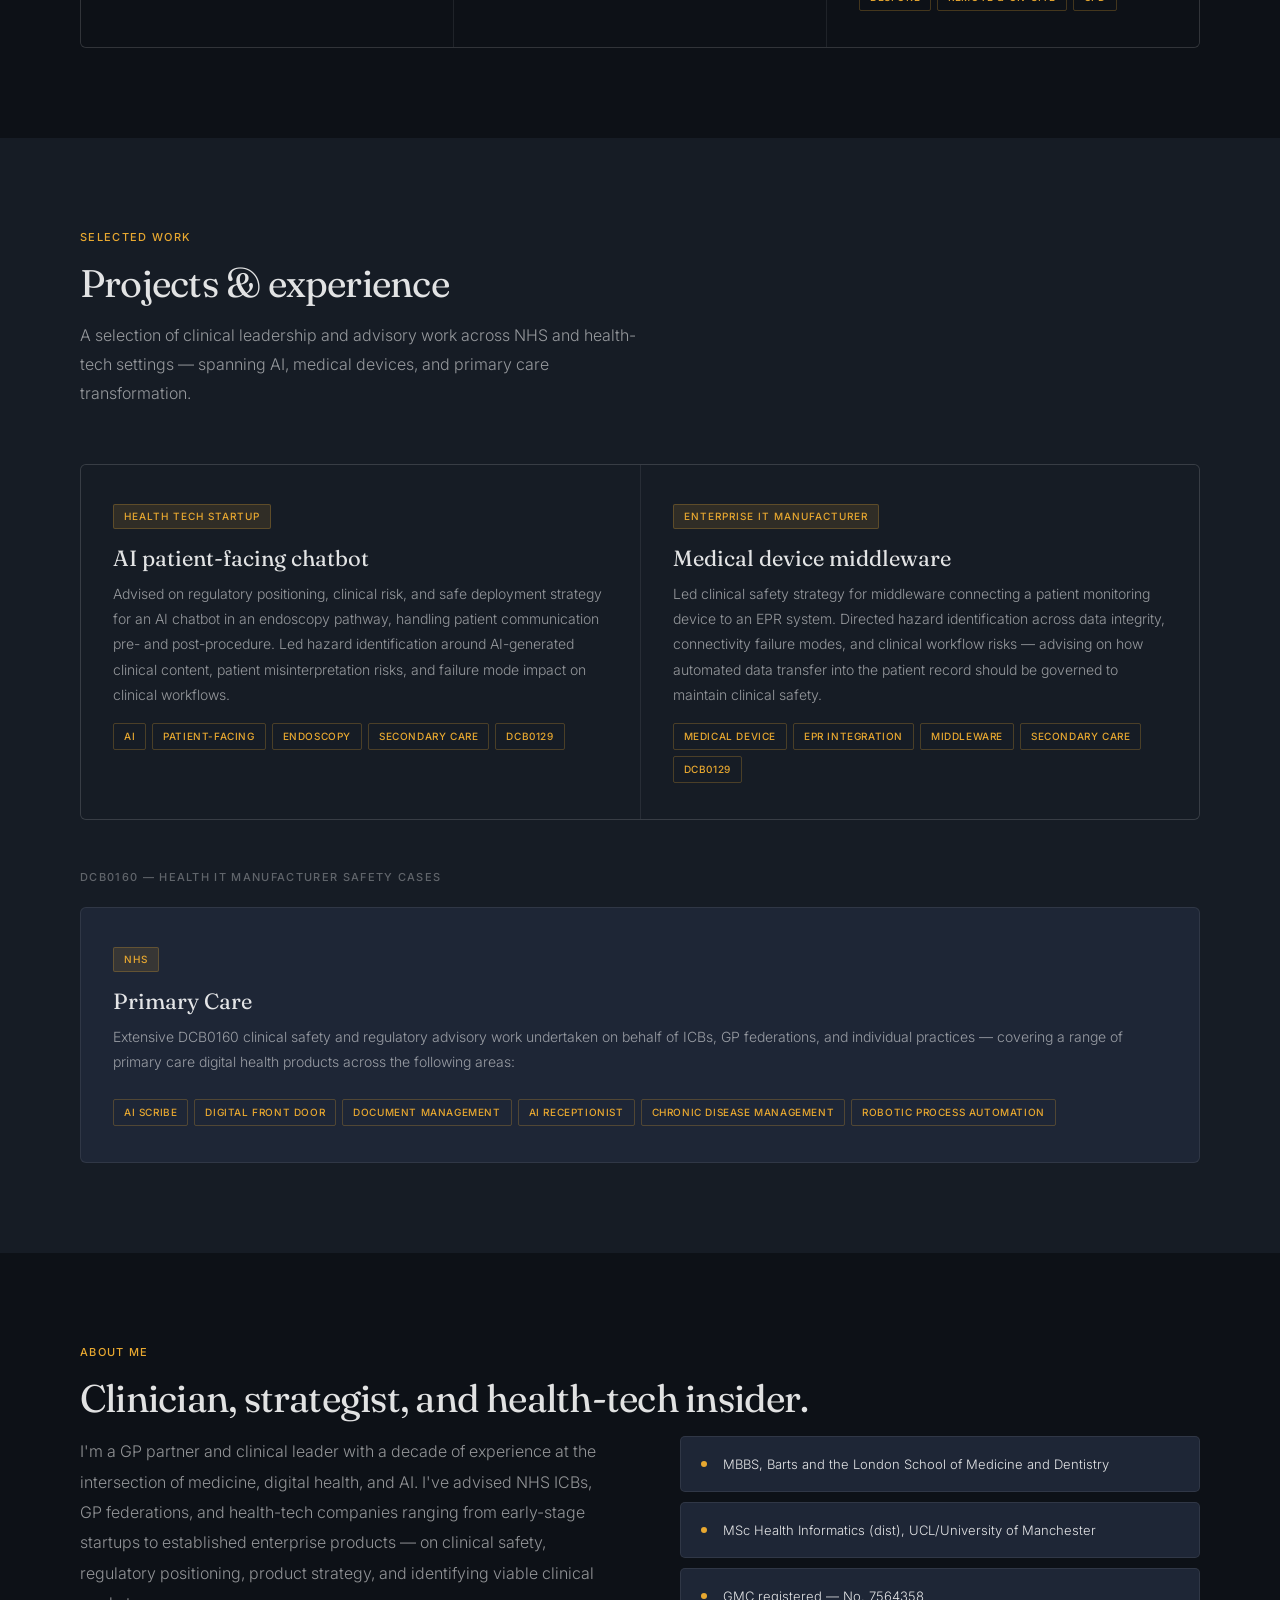
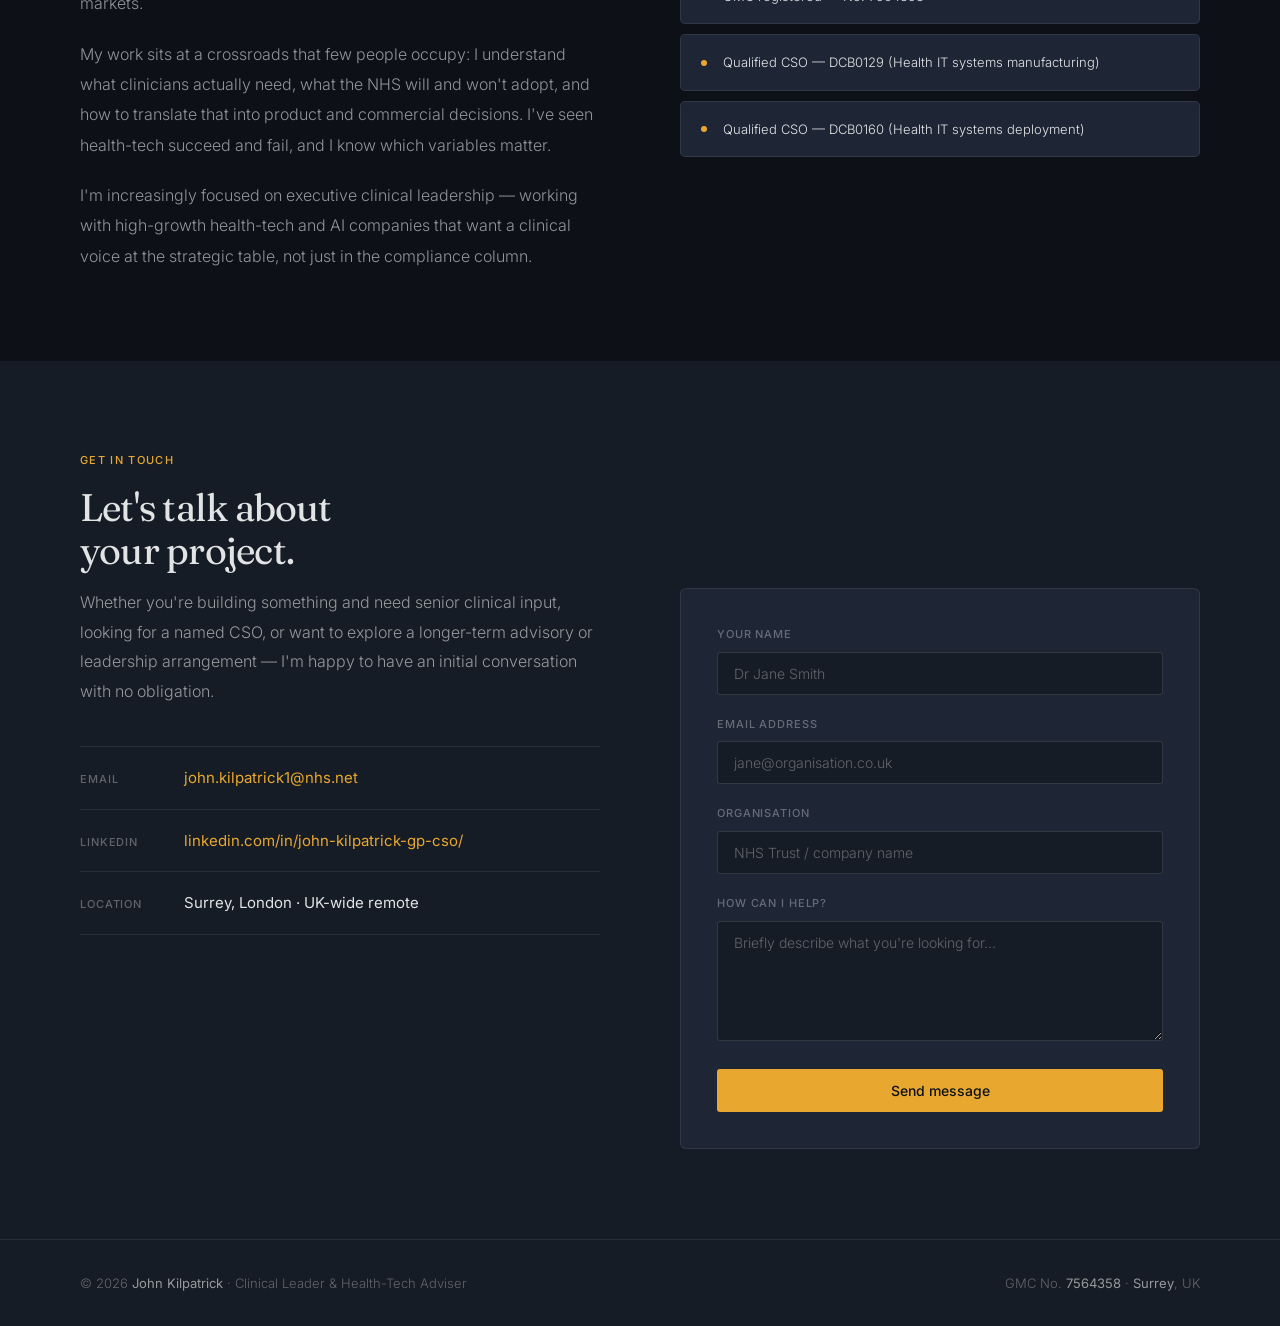
==== commit 0aabc5af: "index.html" ====
--- a/website/index.html
+++ b/website/index.html
@@ -736,7 +736,7 @@
     <div class="work-129-grid">
 
       <div class="work-129-card">
-        <span class="work-standard">DCB0129</span>
+        <span class="work-standard">Health Tech Startup</span>
         <h3 class="work-title">AI patient-facing chatbot</h3>
         <p class="work-desc">Advised on regulatory positioning, clinical risk, and safe deployment strategy for an AI chatbot in an endoscopy pathway, handling patient communication pre- and post-procedure. Led hazard identification around AI-generated clinical content, patient misinterpretation risks, and failure mode impact on clinical workflows.</p>
         <div class="service-tags" style="margin-top:16px">
@@ -744,11 +744,12 @@
           <span class="tag">Patient-facing</span>
           <span class="tag">Endoscopy</span>
           <span class="tag">Secondary care</span>
+          <span class="tag">DCB0129</span>
         </div>
       </div>
 
       <div class="work-129-card">
-        <span class="work-standard">DCB0129</span>
+        <span class="work-standard">Enterprise IT Manufacturer</span>
         <h3 class="work-title">Medical device middleware</h3>
         <p class="work-desc">Led clinical safety strategy for middleware connecting a patient monitoring device to an EPR system. Directed hazard identification across data integrity, connectivity failure modes, and clinical workflow risks — advising on how automated data transfer into the patient record should be governed to maintain clinical safety.</p>
         <div class="service-tags" style="margin-top:16px">
@@ -756,6 +757,7 @@
           <span class="tag">EPR integration</span>
           <span class="tag">Middleware</span>
           <span class="tag">Secondary care</span>
+          <span class="tag">DCB0129</span>
         </div>
       </div>
 
@@ -763,8 +765,8 @@
 
     <p class="work-160-label">DCB0160 — health IT manufacturer safety cases</p>
     <div class="work-129-card" style="border: 1px solid var(--border); border-radius: 6px; background: var(--bg-high);">
-      <span class="work-standard">DCB0160</span>
-      <h3 class="work-title">NHS Primary Care</h3>
+      <span class="work-standard">NHS</span>
+      <h3 class="work-title">Primary Care</h3>
       <p class="work-desc" style="margin-bottom: 24px;">
         Extensive DCB0160 clinical safety and regulatory advisory work undertaken on behalf of ICBs, GP federations, and individual practices — covering a range of primary care digital health products across the following areas:
       </p>
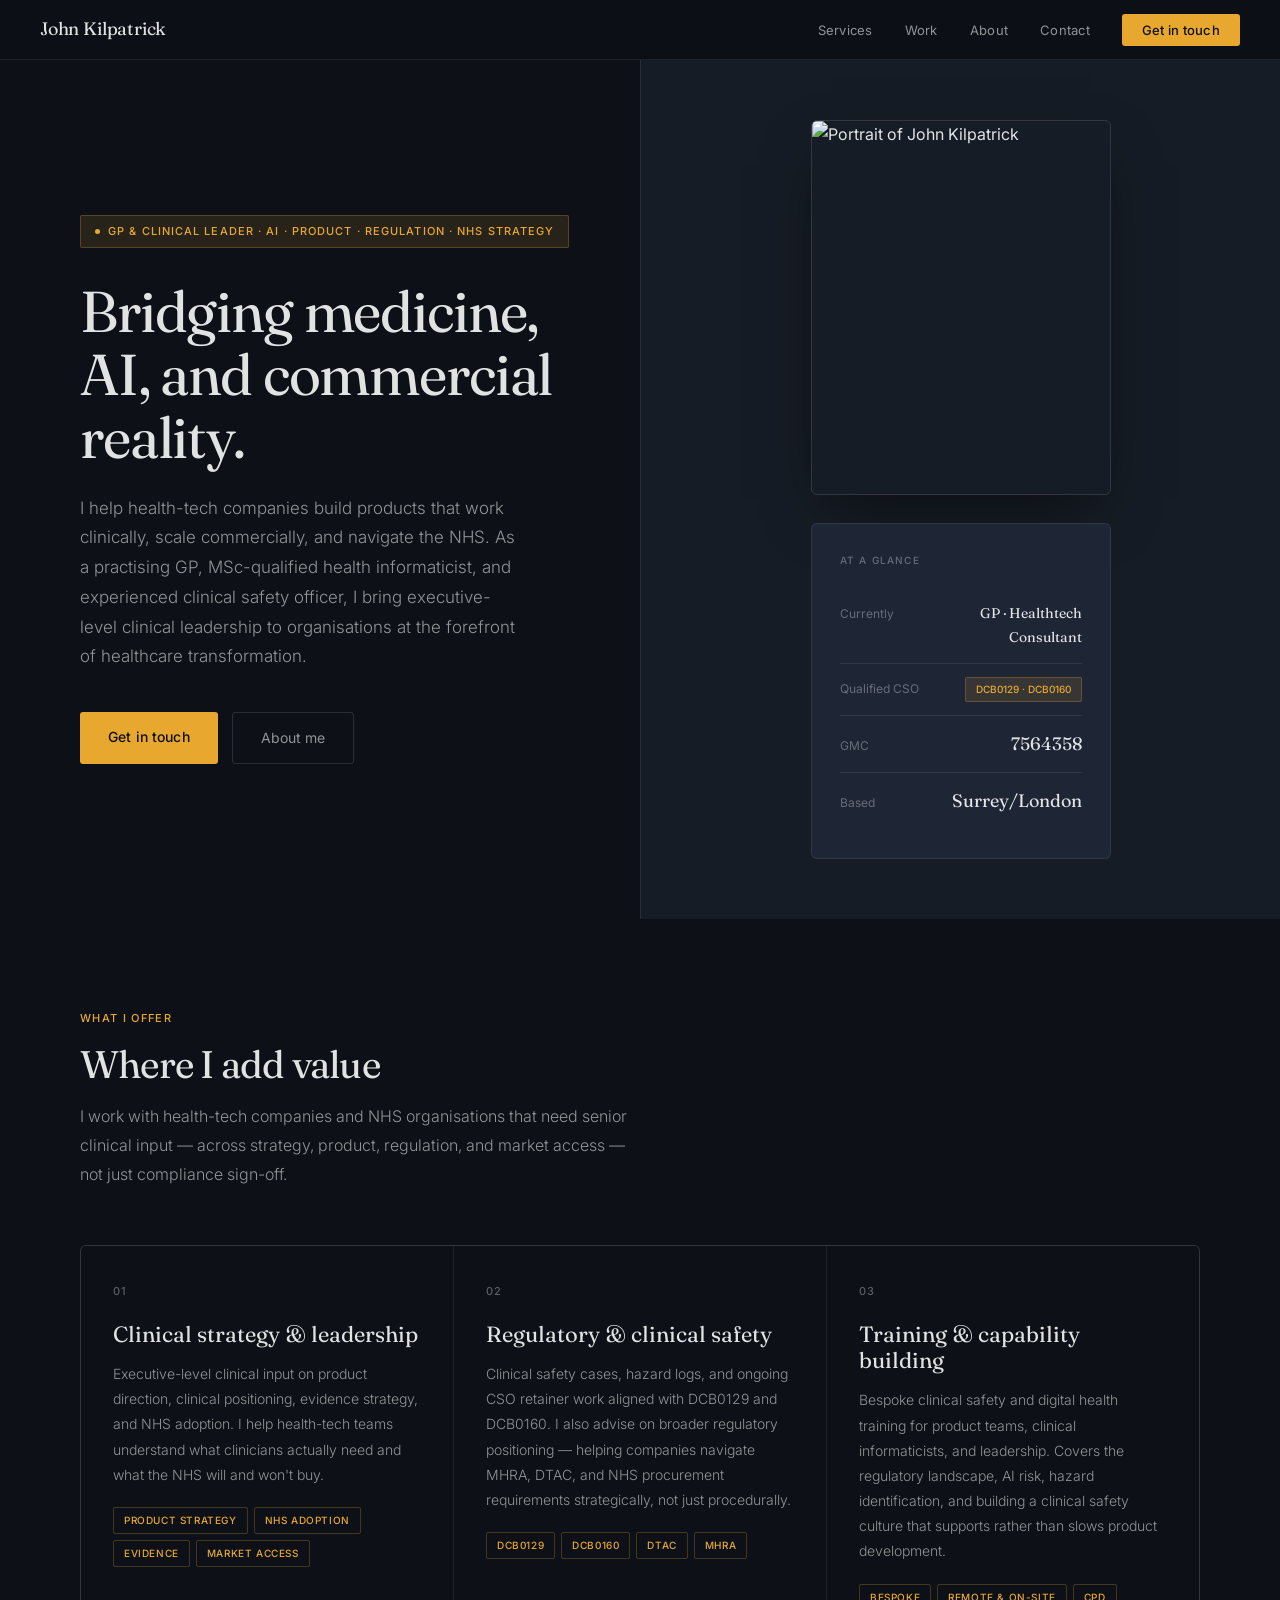
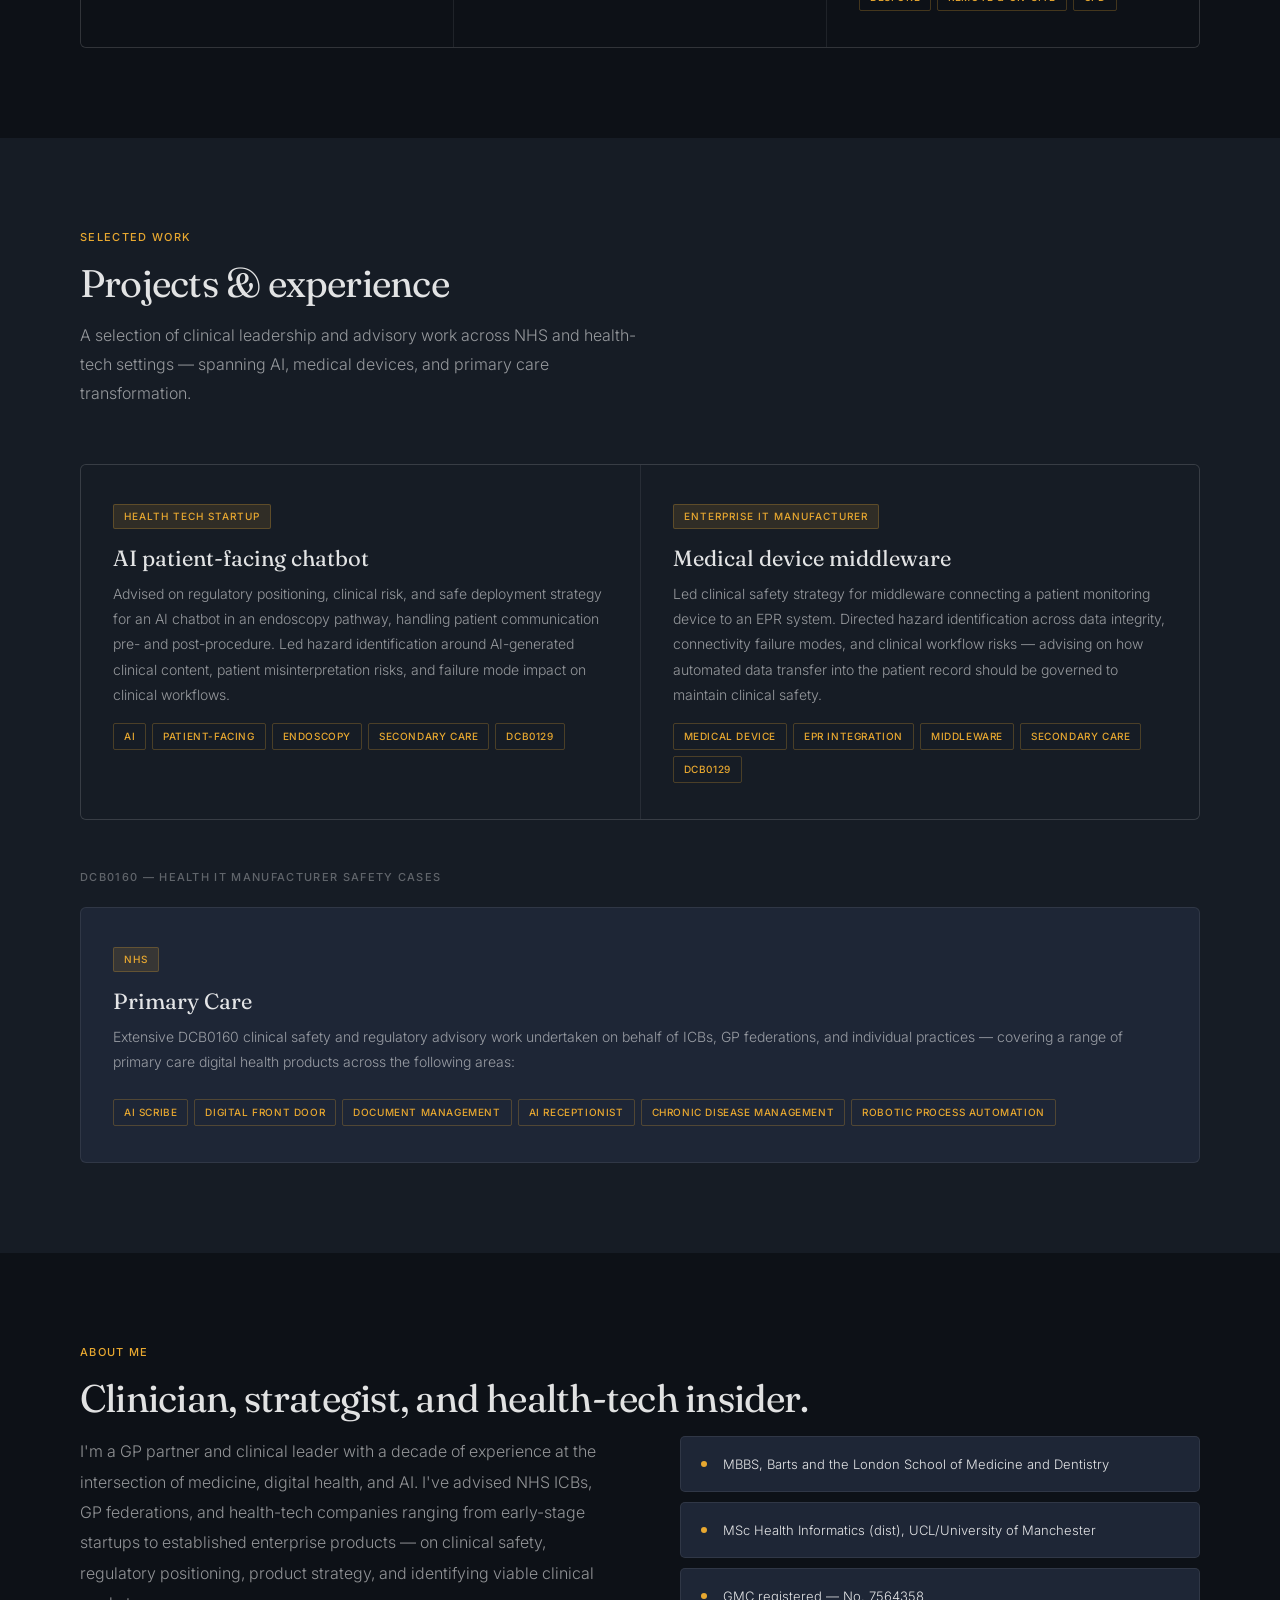
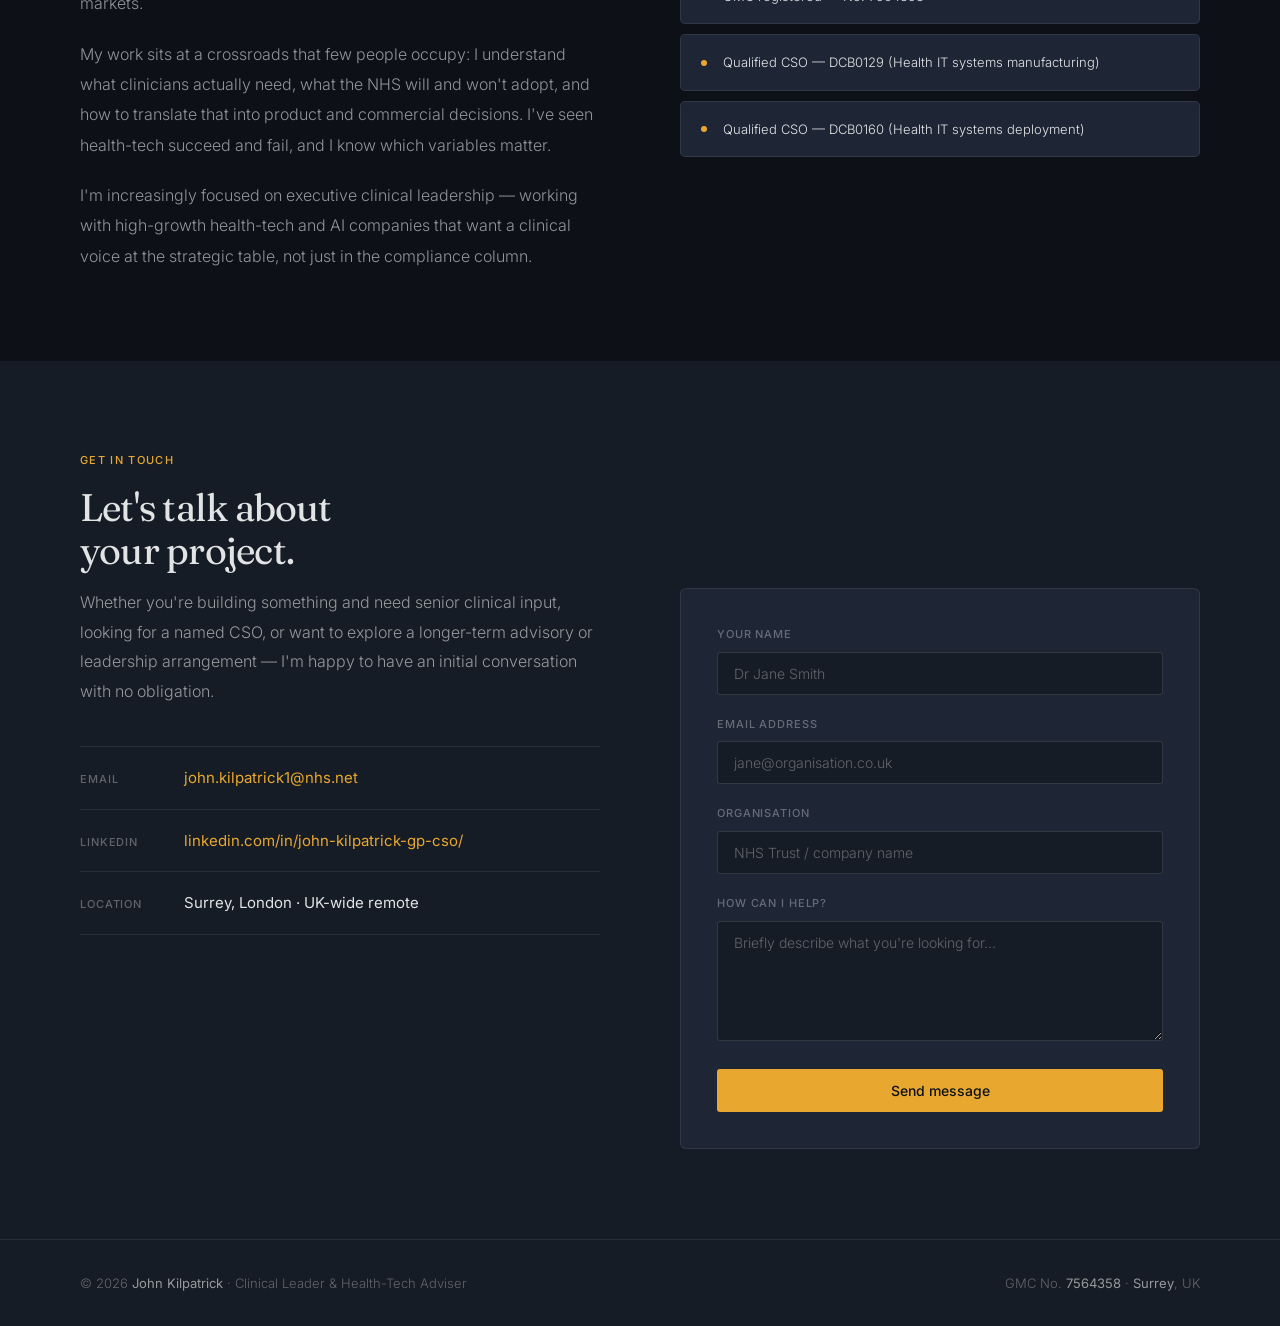
==== commit 6e147606: "index.html" ====
--- a/website/index.html
+++ b/website/index.html
@@ -641,7 +641,7 @@
       <span class="hero-badge">GP & Clinical Leader · AI · Product · Regulation · NHS Strategy</span>
       <h1 class="hero-heading">Bridging medicine, AI, and commercial reality.</h1>
       <p class="hero-sub">
-        I help health-tech companies build products that work clinically, scale commercially, and navigate the NHS. As a practising GP, MSc-qualified health informaticist, and experienced clinical safety officer, I bring executive-level clinical leadership to organisations at the intersection of AI, regulation, and healthcare transformation.
+        I help health-tech companies build products that work clinically, scale commercially, and navigate the NHS. As a practising GP, MSc-qualified health informaticist, and experienced clinical safety officer, I bring executive-level clinical leadership to organisations at the forefront of healthcare transformation.
       </p>
       <div class="hero-actions">
         <a class="btn-primary" href="#contact">Get in touch</a>
@@ -654,7 +654,7 @@
         <p class="hero-card-label">At a glance</p>
         <div class="hero-stat">
           <span class="hero-stat-label">Currently</span>
-          <span class="hero-stat-value" style="font-size:14px">GP Partner · Clinical Adviser</span>
+          <span class="hero-stat-value" style="font-size:14px">GP · Healthtech Consultant</span>
         </div>
         <div class="hero-stat">
           <span class="hero-stat-label">Qualified CSO</span>
@@ -666,7 +666,7 @@
         </div>
         <div class="hero-stat">
           <span class="hero-stat-label">Based</span>
-          <span class="hero-stat-value">Surrey, London</span>
+          <span class="hero-stat-value">Surrey/London</span>
         </div>
       </div>
     </div>
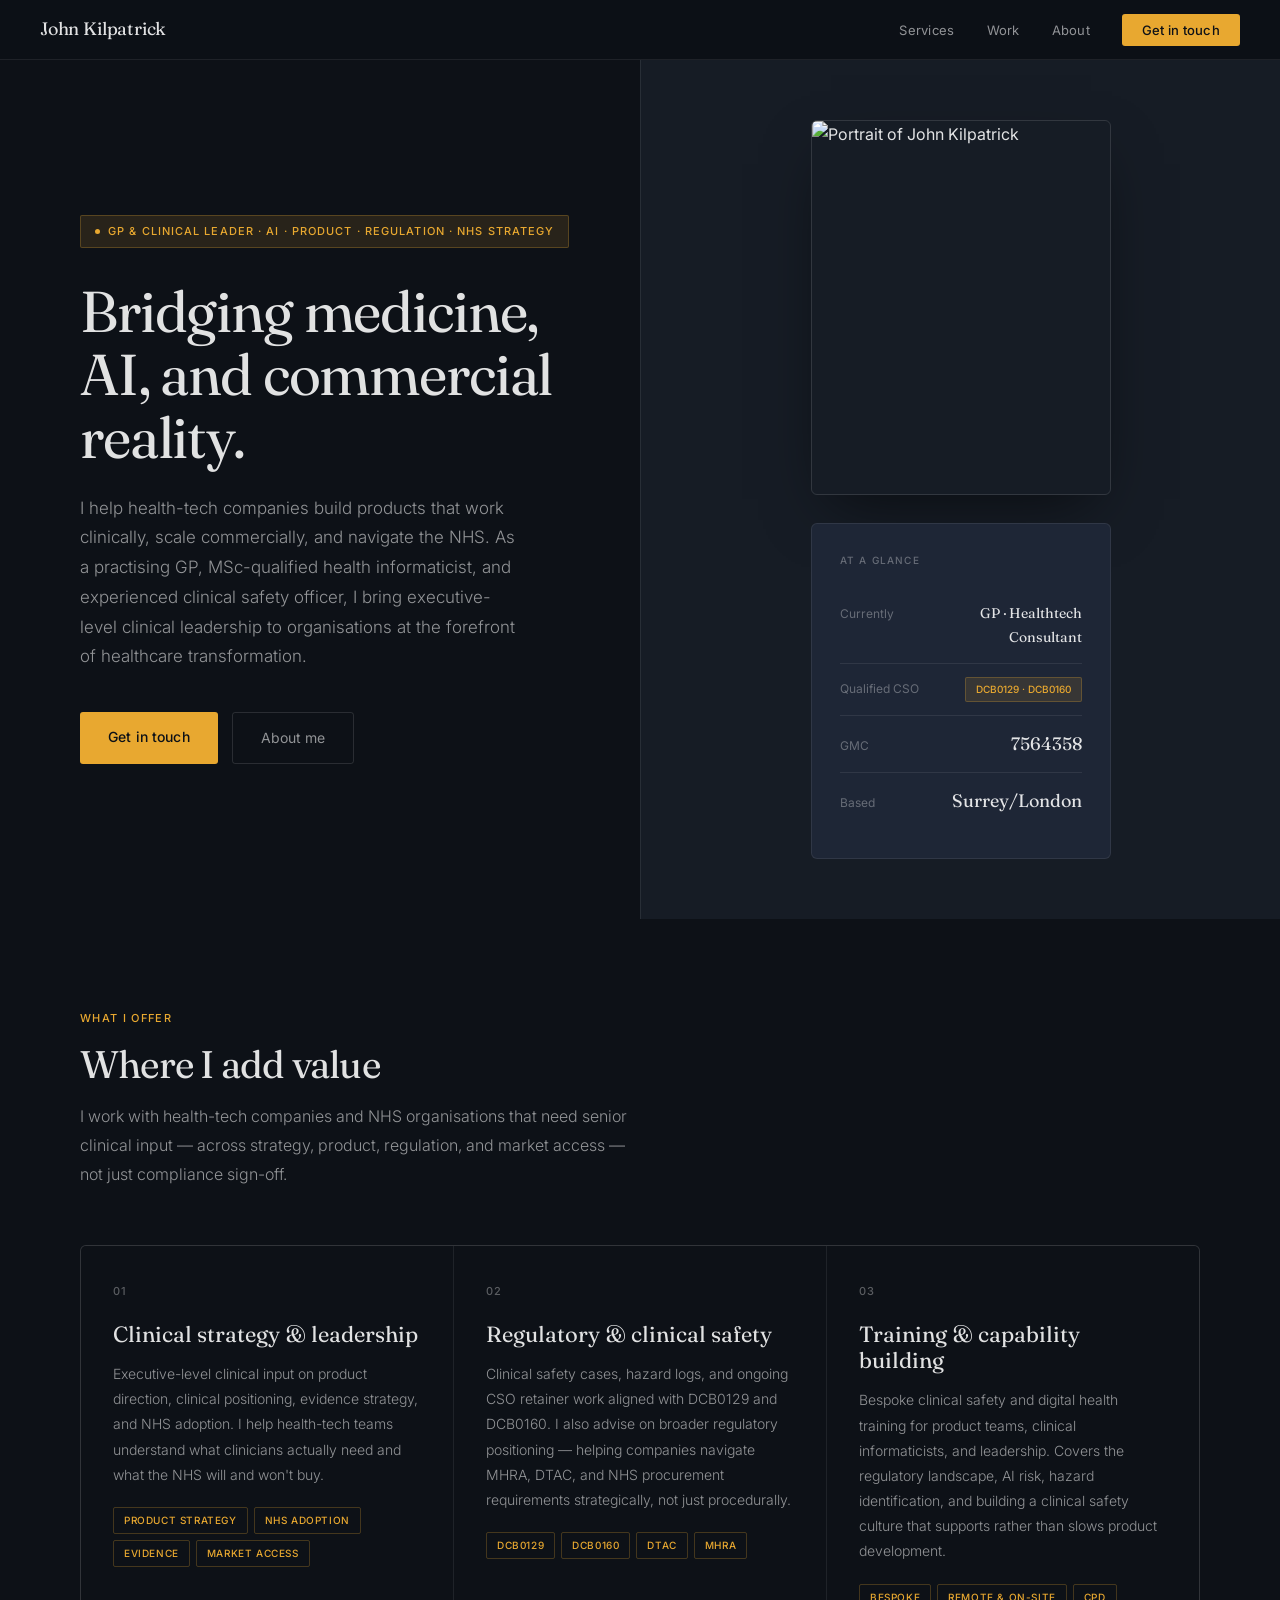
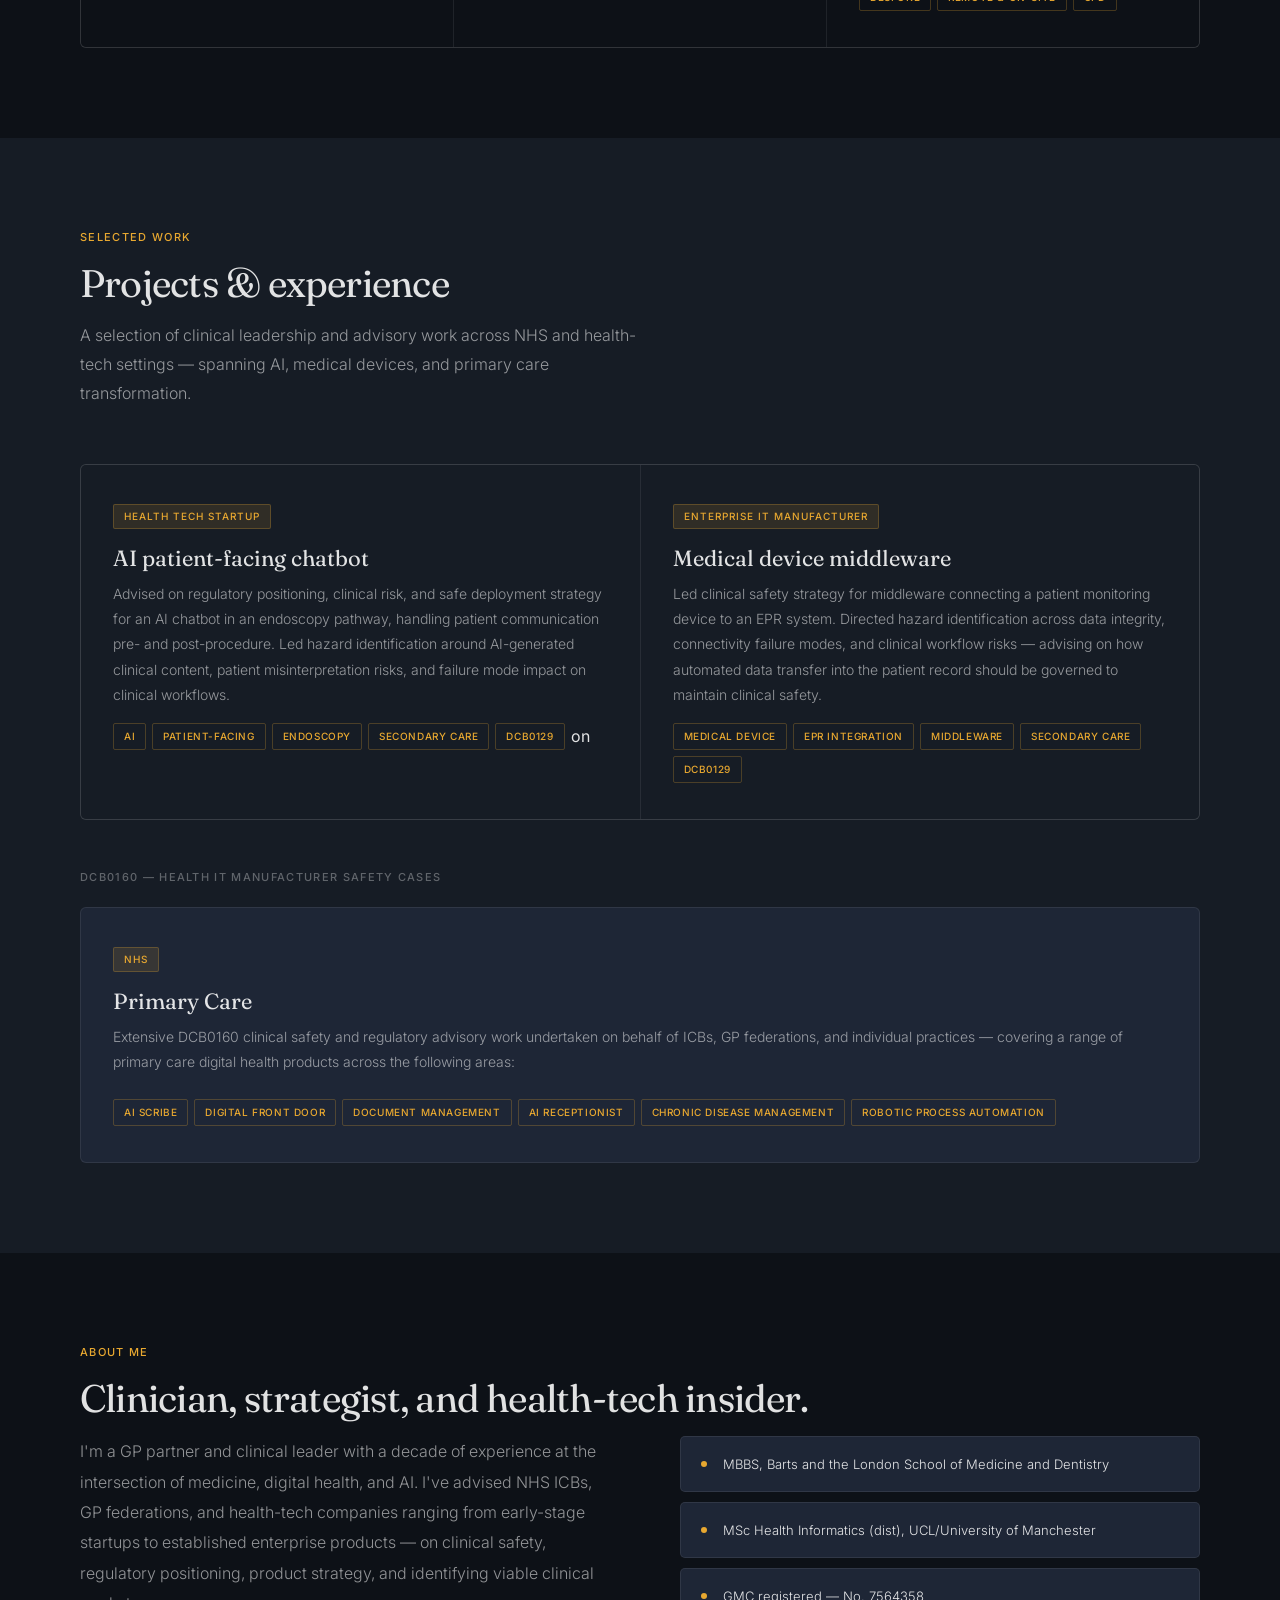
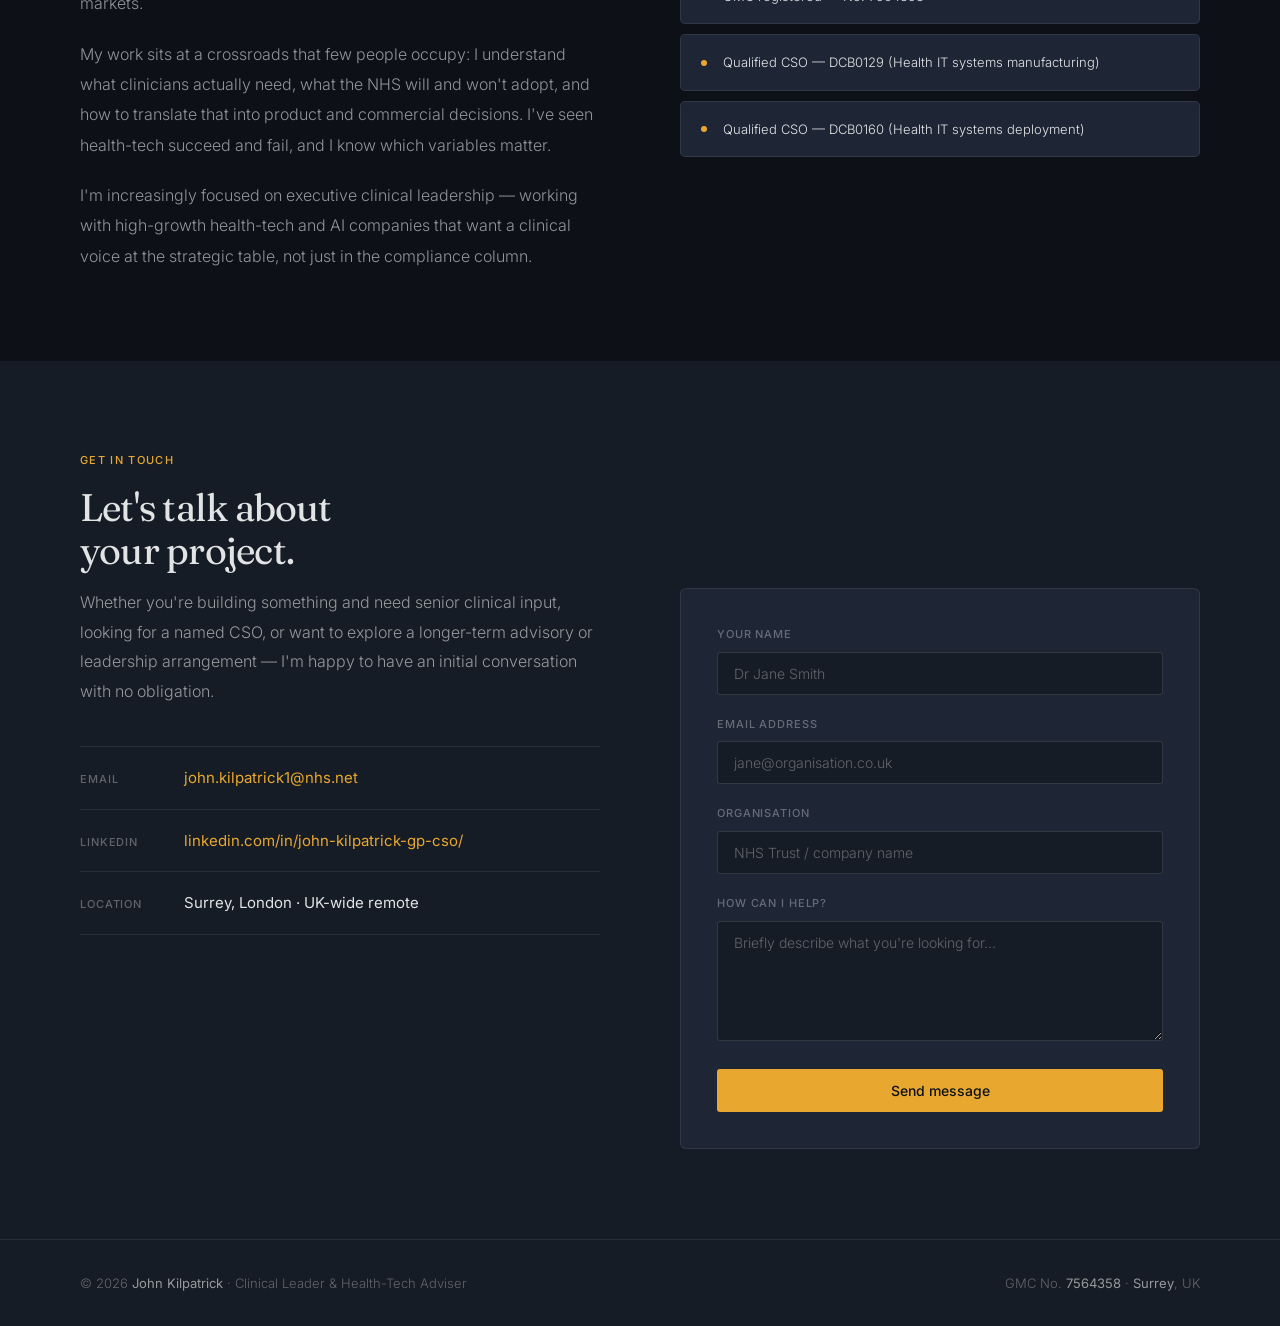
==== commit 56831071: "index.html" ====
--- a/website/index.html
+++ b/website/index.html
@@ -629,7 +629,6 @@
       <li class="nav-text-link"><a href="#services">Services</a></li>
       <li class="nav-text-link"><a href="#work">Work</a></li>
       <li class="nav-text-link"><a href="#about">About</a></li>
-      <li class="nav-text-link"><a href="#contact">Contact</a></li>
       <li><a class="nav-cta" href="#contact">Get in touch</a></li>
     </ul>
   </nav>
@@ -744,7 +743,7 @@
           <span class="tag">Patient-facing</span>
           <span class="tag">Endoscopy</span>
           <span class="tag">Secondary care</span>
-          <span class="tag">DCB0129</span>
+          <span class="tag">DCB0129</span>on
         </div>
       </div>
 
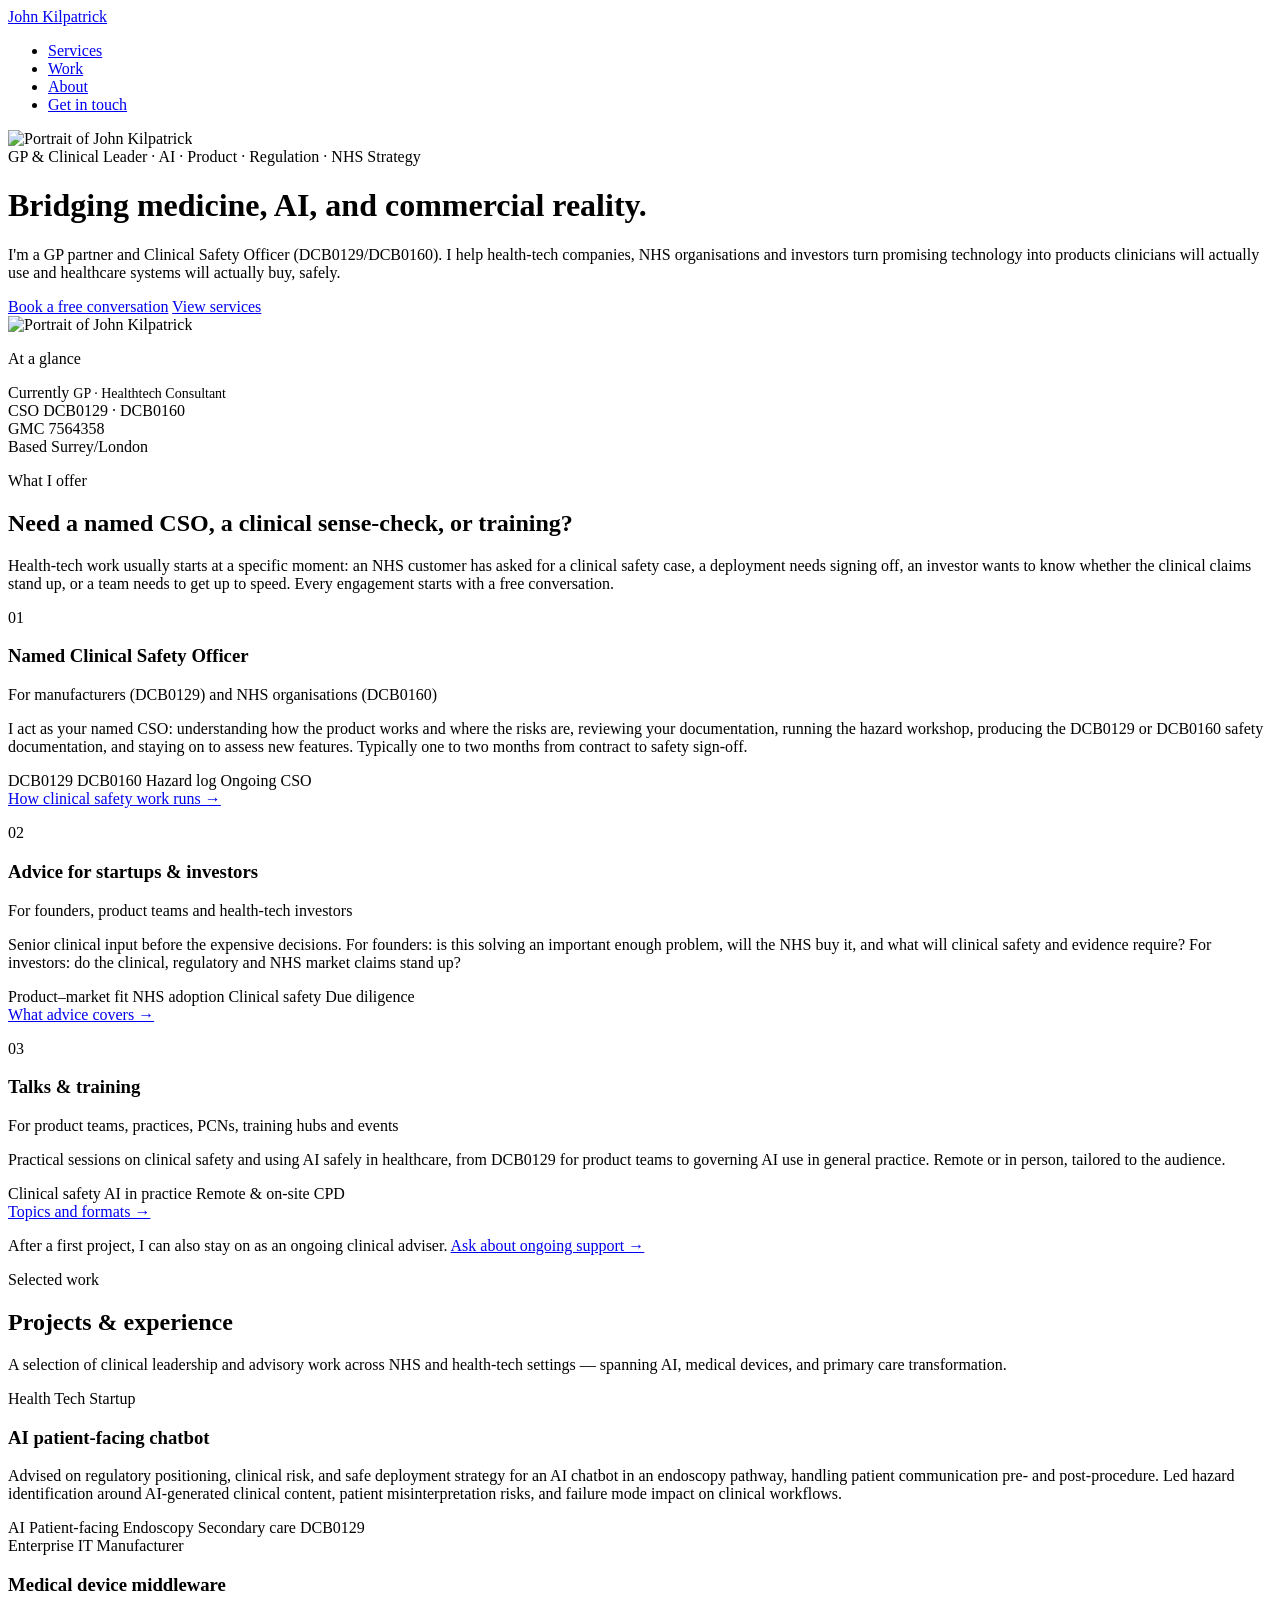
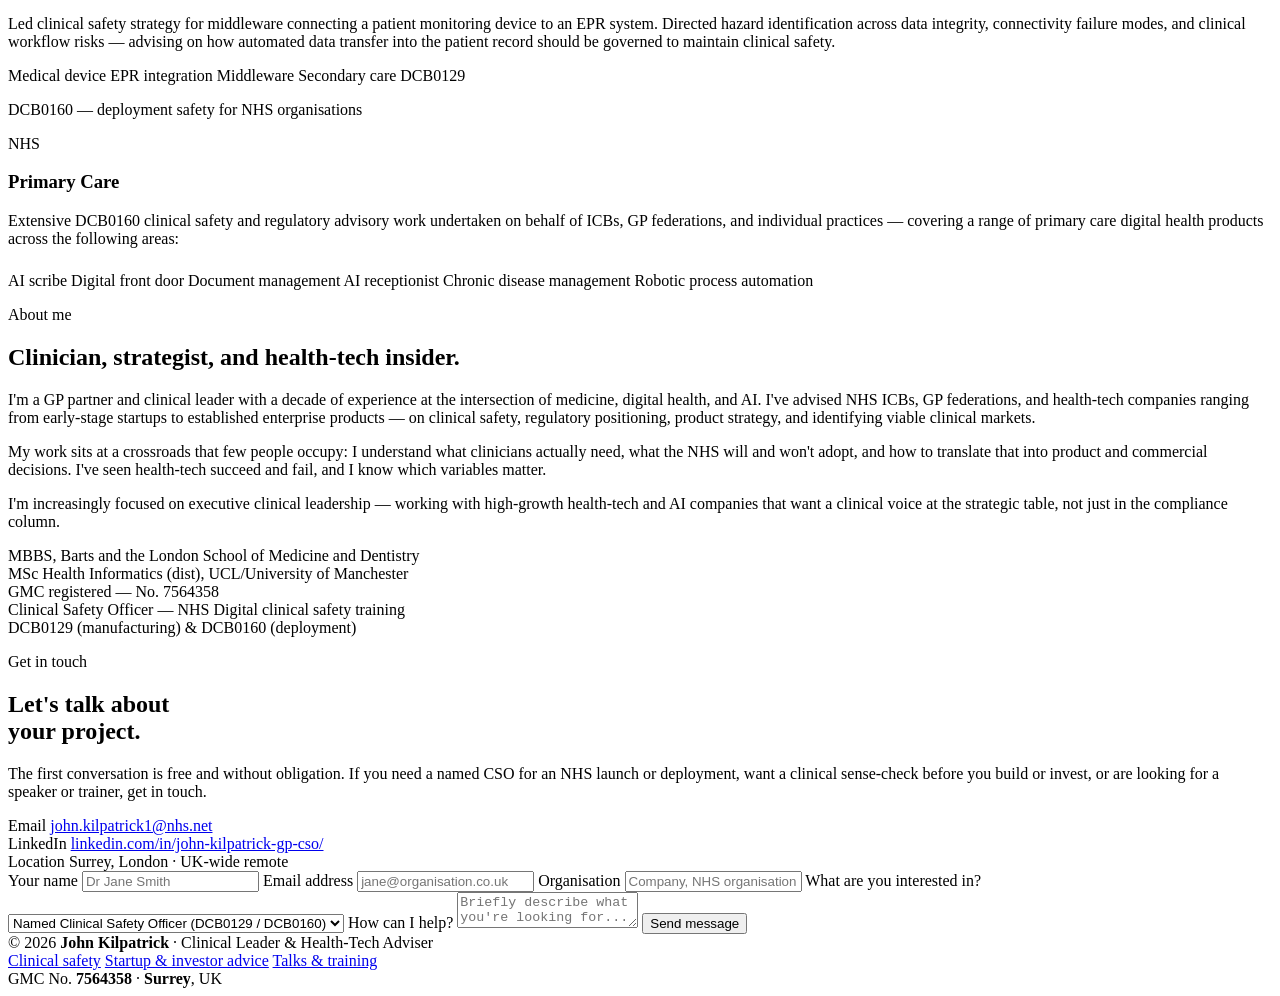
==== commit 8534f263: "Add offer pages, restructure services, improve contact form - Homepage services rebuilt around three" ====
--- a/website/index.html
+++ b/website/index.html
@@ -3,628 +3,31 @@
 <head>
   <meta charset="UTF-8" />
   <meta name="viewport" content="width=device-width, initial-scale=1.0" />
-  <title>John Kilpatrick — Clinical Leader & Health-Tech Adviser</title>
-  <meta name="description" content="John Kilpatrick is a GP partner and clinical leader advising health-tech companies on AI, product strategy, regulatory positioning, and NHS adoption." />
+  <title>John Kilpatrick — GP Partner, Clinical Safety Officer &amp; Health-Tech Adviser</title>
+  <meta name="description" content="GP partner and Clinical Safety Officer (DCB0129/DCB0160). Named CSO for health-tech manufacturers and NHS organisations, advice for startups and investors, and clinical safety training." />
+  <link rel="canonical" href="https://drjohnkilpatrick.co.uk/" />
+
+  <!-- Link previews (LinkedIn, Slack, etc.) -->
+  <meta property="og:type" content="website" />
+  <meta property="og:site_name" content="Dr John Kilpatrick" />
+  <meta property="og:title" content="Dr John Kilpatrick — GP Partner &amp; Clinical Safety Officer" />
+  <meta property="og:description" content="GP partner and Clinical Safety Officer (DCB0129/DCB0160). Named CSO for health-tech manufacturers and NHS organisations, advice for startups and investors, and clinical safety training." />
+  <meta property="og:url" content="https://drjohnkilpatrick.co.uk/" />
+  <meta property="og:image" content="https://drjohnkilpatrick.co.uk/images/og-home.png" />
+  <meta property="og:image:width" content="1200" />
+  <meta property="og:image:height" content="627" />
+  <meta name="twitter:card" content="summary_large_image" />
+
   <link rel="preconnect" href="https://fonts.googleapis.com" />
   <link rel="preconnect" href="https://fonts.gstatic.com" crossorigin />
   <link href="https://fonts.googleapis.com/css2?family=Fraunces:ital,opsz,wght@0,9..144,300;0,9..144,400;0,9..144,500;1,9..144,300;1,9..144,400&family=Inter:wght@300;400;500&display=swap" rel="stylesheet" />
-  <style>
-    *, *::before, *::after { box-sizing: border-box; margin: 0; padding: 0; }
-
-    :root {
-      --bg:          #0d1117;
-      --bg-raised:   #161c25;
-      --bg-high:     #1e2636;
-      --amber:       #e8a830;
-      --amber-dim:   rgba(232,168,48,0.12);
-      --amber-border:rgba(232,168,48,0.25);
-      --text-primary:rgba(255,255,255,0.88);
-      --text-mid:    rgba(255,255,255,0.55);
-      --text-muted:  rgba(255,255,255,0.32);
-      --border:      rgba(255,255,255,0.08);
-      --border-mid:  rgba(255,255,255,0.12);
-      --serif: 'Fraunces', Georgia, serif;
-      --sans:  'Inter', system-ui, sans-serif;
-    }
-
-    html { scroll-behavior: smooth; }
-
-    body {
-      font-family: var(--sans);
-      background: var(--bg);
-      color: var(--text-primary);
-      font-size: 16px;
-      line-height: 1.7;
-    }
-
-    /* ── NAV ── */
-    nav {
-      position: sticky;
-      top: 0;
-      z-index: 100;
-      background: rgba(13,17,23,0.88);
-      backdrop-filter: blur(16px);
-      border-bottom: 1px solid var(--border);
-      display: flex;
-      justify-content: space-between;
-      align-items: center;
-      padding: 0 40px;
-      height: 60px;
-    }
-
-    .nav-name {
-      font-family: var(--serif);
-      font-size: 18px;
-      font-weight: 400;
-      color: var(--text-primary);
-      letter-spacing: -0.01em;
-    }
-
-    .nav-links {
-      display: flex;
-      gap: 32px;
-      align-items: center;
-      list-style: none;
-    }
-
-    .nav-links a {
-      font-size: 13px;
-      font-weight: 400;
-      color: var(--text-mid);
-      text-decoration: none;
-      letter-spacing: 0.02em;
-      transition: color 0.2s;
-    }
-
-    .nav-links a:hover { color: var(--text-primary); }
-
-    .nav-cta {
-      font-size: 13px !important;
-      font-weight: 500 !important;
-      color: var(--bg) !important;
-      background: var(--amber);
-      padding: 8px 20px;
-      border-radius: 3px;
-      white-space: nowrap;
-      transition: opacity 0.2s !important;
-    }
-
-    .nav-cta:hover { opacity: 0.85; color: var(--bg) !important; }
-
-    /* ── HERO ── */
-    .hero {
-      display: grid;
-      grid-template-columns: 1fr 1fr;
-      min-height: 88vh;
-      align-items: center;
-    }
-
-    .hero-left {
-      padding: 80px 60px 80px 80px;
-      display: flex;
-      flex-direction: column;
-      justify-content: center;
-    }
-
-    .hero-badge {
-      display: inline-flex;
-      align-items: center;
-      gap: 8px;
-      font-size: 11px;
-      font-weight: 500;
-      letter-spacing: 0.1em;
-      text-transform: uppercase;
-      color: var(--amber);
-      background: var(--amber-dim);
-      border: 1px solid var(--amber-border);
-      padding: 6px 14px;
-      border-radius: 2px;
-      margin-bottom: 32px;
-      width: fit-content;
-    }
-
-    .hero-badge::before {
-      content: '';
-      width: 5px;
-      height: 5px;
-      border-radius: 50%;
-      background: var(--amber);
-    }
-
-    .hero-heading {
-      font-family: var(--serif);
-      font-size: clamp(38px, 4.5vw, 58px);
-      font-weight: 400;
-      line-height: 1.1;
-      color: var(--text-primary);
-      letter-spacing: -0.02em;
-      margin-bottom: 24px;
-    }
-
-    .hero-heading em {
-      font-style: normal;
-    }
-
-    .hero-sub {
-      font-size: 17px;
-      font-weight: 300;
-      color: var(--text-mid);
-      line-height: 1.75;
-      max-width: 440px;
-      margin-bottom: 40px;
-    }
-
-    .hero-actions {
-      display: flex;
-      gap: 14px;
-      flex-wrap: wrap;
-    }
-
-    .btn-primary {
-      display: inline-block;
-      font-size: 14px;
-      font-weight: 500;
-      color: var(--bg);
-      background: var(--amber);
-      padding: 13px 28px;
-      border-radius: 3px;
-      text-decoration: none;
-      letter-spacing: 0.01em;
-      transition: opacity 0.2s, transform 0.15s;
-    }
-
-    .btn-primary:hover { opacity: 0.85; transform: translateY(-1px); }
-
-    .btn-secondary {
-      display: inline-block;
-      font-size: 14px;
-      font-weight: 400;
-      color: var(--text-mid);
-      border: 1px solid var(--border-mid);
-      padding: 13px 28px;
-      border-radius: 3px;
-      text-decoration: none;
-      transition: border-color 0.2s, color 0.2s, transform 0.15s;
-    }
-
-    .btn-secondary:hover { border-color: var(--text-mid); color: var(--text-primary); transform: translateY(-1px); }
-
-    .hero-right {
-      background: var(--bg-raised);
-      height: 100%;
-      display: flex;
-      flex-direction: column;
-      align-items: center;
-      justify-content: center;
-      gap: 28px;
-      padding: 60px 40px;
-      border-left: 1px solid var(--border);
-    }
-
-    .hero-portrait {
-      width: 100%;
-      max-width: 300px;
-      aspect-ratio: 4 / 5;
-      object-fit: cover;
-      border-radius: 6px;
-      border: 1px solid var(--border-mid);
-      box-shadow: 0 24px 60px -20px rgba(0,0,0,0.6);
-      display: block;
-    }
-
-    .hero-portrait-mobile { display: none; }
-
-    .hero-card {
-      background: var(--bg-high);
-      border: 1px solid var(--border);
-      border-radius: 6px;
-      padding: 28px;
-      width: 100%;
-      max-width: 300px;
-    }
-
-    .hero-card-label {
-      font-size: 10px;
-      font-weight: 500;
-      letter-spacing: 0.12em;
-      text-transform: uppercase;
-      color: var(--text-muted);
-      margin-bottom: 20px;
-    }
-
-    .hero-stat {
-      display: flex;
-      justify-content: space-between;
-      align-items: baseline;
-      gap: 16px;
-      padding: 13px 0;
-      border-bottom: 1px solid var(--border);
-    }
-
-    .hero-stat:last-child { border-bottom: none; }
-
-    .hero-stat-label {
-      font-size: 12px;
-      color: var(--text-muted);
-      flex-shrink: 0;
-    }
-
-    .hero-stat-value {
-      font-family: var(--serif);
-      font-size: 18px;
-      color: var(--text-primary);
-      text-align: right;
-    }
-
-    .hero-stat-tag {
-      font-size: 10px;
-      font-weight: 500;
-      color: var(--amber);
-      background: var(--amber-dim);
-      border: 1px solid var(--amber-border);
-      padding: 3px 10px;
-      border-radius: 2px;
-      white-space: nowrap;
-    }
-
-    /* ── SECTIONS ── */
-    section { padding: 90px 80px; }
-    section:nth-child(even) { background: var(--bg-raised); }
-
-    .section-eyebrow {
-      font-size: 11px;
-      font-weight: 500;
-      letter-spacing: 0.12em;
-      text-transform: uppercase;
-      color: var(--amber);
-      margin-bottom: 16px;
-    }
-
-    .section-heading {
-      font-family: var(--serif);
-      font-size: clamp(28px, 3vw, 42px);
-      font-weight: 400;
-      color: var(--text-primary);
-      letter-spacing: -0.02em;
-      line-height: 1.12;
-      margin-bottom: 16px;
-    }
-
-    .section-heading em {
-      font-style: normal;
-    }
-
-    .section-intro {
-      font-size: 16px;
-      font-weight: 300;
-      color: var(--text-mid);
-      max-width: 560px;
-      margin-bottom: 56px;
-      line-height: 1.8;
-    }
-
-    /* ── SERVICES ── */
-    .services-grid {
-      display: grid;
-      grid-template-columns: repeat(3, 1fr);
-      gap: 1px;
-      background: var(--border);
-      border: 1px solid var(--border);
-      border-radius: 6px;
-      overflow: hidden;
-    }
-
-    .service-card {
-      background: var(--bg);
-      padding: 36px 32px;
-      transition: background 0.2s;
-    }
-
-    section:nth-child(even) .service-card { background: var(--bg-raised); }
-    .service-card:hover { background: var(--bg-high); }
-
-    .service-num {
-      font-size: 11px;
-      font-weight: 500;
-      color: var(--text-muted);
-      letter-spacing: 0.1em;
-      margin-bottom: 20px;
-    }
-
-    .service-title {
-      font-family: var(--serif);
-      font-size: 22px;
-      font-weight: 400;
-      color: var(--text-primary);
-      line-height: 1.2;
-      margin-bottom: 14px;
-    }
-
-    .service-desc {
-      font-size: 14px;
-      font-weight: 300;
-      color: var(--text-mid);
-      line-height: 1.8;
-    }
-
-    .service-tags {
-      margin-top: 20px;
-      display: flex;
-      flex-wrap: wrap;
-      gap: 6px;
-    }
-
-    .tag {
-      font-size: 10px;
-      font-weight: 500;
-      letter-spacing: 0.06em;
-      text-transform: uppercase;
-      color: var(--amber);
-      border: 1px solid var(--amber-border);
-      padding: 4px 10px;
-      border-radius: 2px;
-    }
-
-    /* ── WORK ── */
-    .work-129-grid {
-      display: grid;
-      grid-template-columns: repeat(2, 1fr);
-      gap: 1px;
-      background: var(--border);
-      border: 1px solid var(--border);
-      border-radius: 6px;
-      overflow: hidden;
-      margin-bottom: 48px;
-    }
-
-    .work-129-card {
-      background: var(--bg-raised);
-      padding: 36px 32px;
-    }
-
-    section:nth-child(odd) .work-129-card { background: var(--bg); }
-
-    .work-standard {
-      display: inline-block;
-      font-size: 10px;
-      font-weight: 500;
-      letter-spacing: 0.1em;
-      text-transform: uppercase;
-      color: var(--amber);
-      background: var(--amber-dim);
-      border: 1px solid var(--amber-border);
-      padding: 3px 10px;
-      border-radius: 2px;
-      margin-bottom: 16px;
-    }
-
-    .work-title {
-      font-family: var(--serif);
-      font-size: 22px;
-      font-weight: 400;
-      color: var(--text-primary);
-      line-height: 1.2;
-      margin-bottom: 10px;
-    }
-
-    .work-desc {
-      font-size: 14px;
-      font-weight: 300;
-      color: var(--text-mid);
-      line-height: 1.8;
-    }
-
-    .work-160-label {
-      font-size: 11px;
-      font-weight: 500;
-      letter-spacing: 0.12em;
-      text-transform: uppercase;
-      color: var(--text-muted);
-      margin-bottom: 20px;
-    }
-
-    /* ── ABOUT ── */
-    .about-grid {
-      display: grid;
-      grid-template-columns: 1fr 1fr;
-      gap: 80px;
-      align-items: start;
-    }
-
-    .about-body {
-      font-size: 16px;
-      font-weight: 300;
-      color: var(--text-mid);
-      line-height: 1.9;
-    }
-
-    .about-body p + p { margin-top: 20px; }
-
-    .credentials {
-      display: flex;
-      flex-direction: column;
-      gap: 10px;
-    }
-
-    .credential {
-      display: flex;
-      align-items: center;
-      gap: 16px;
-      padding: 16px 20px;
-      background: var(--bg-high);
-      border: 1px solid var(--border);
-      border-radius: 5px;
-    }
-
-    .credential-dot {
-      width: 6px;
-      height: 6px;
-      border-radius: 50%;
-      background: var(--amber);
-      flex-shrink: 0;
-    }
-
-    .credential-text {
-      font-size: 13px;
-      font-weight: 300;
-      color: var(--text-primary);
-    }
-
-    /* ── CONTACT ── */
-    .contact-grid {
-      display: grid;
-      grid-template-columns: 1fr 1fr;
-      gap: 80px;
-      align-items: start;
-    }
-
-    .contact-intro {
-      font-size: 16px;
-      font-weight: 300;
-      color: var(--text-mid);
-      line-height: 1.85;
-      margin-bottom: 40px;
-    }
-
-    .contact-details { display: flex; flex-direction: column; }
-
-    .contact-row {
-      display: flex;
-      gap: 24px;
-      padding: 18px 0;
-      border-bottom: 1px solid var(--border);
-      align-items: baseline;
-    }
-
-    .contact-row:first-child { border-top: 1px solid var(--border); }
-
-    .contact-key {
-      font-size: 11px;
-      font-weight: 500;
-      letter-spacing: 0.08em;
-      text-transform: uppercase;
-      color: var(--text-muted);
-      width: 80px;
-      flex-shrink: 0;
-    }
-
-    .contact-val { font-size: 15px; color: var(--text-primary); }
-    .contact-val a { color: var(--amber); text-decoration: none; }
-    .contact-val a:hover { text-decoration: underline; }
-
-    .contact-form-area {
-      background: var(--bg-high);
-      border: 1px solid var(--border);
-      border-radius: 6px;
-      padding: 36px;
-    }
-
-    .form-label {
-      display: block;
-      font-size: 11px;
-      font-weight: 500;
-      letter-spacing: 0.08em;
-      text-transform: uppercase;
-      color: var(--text-muted);
-      margin-bottom: 8px;
-    }
-
-    .form-input, .form-textarea {
-      width: 100%;
-      font-family: var(--sans);
-      font-size: 14px;
-      font-weight: 300;
-      color: var(--text-primary);
-      background: var(--bg-raised);
-      border: 1px solid var(--border-mid);
-      border-radius: 3px;
-      padding: 12px 16px;
-      margin-bottom: 20px;
-      outline: none;
-      transition: border-color 0.2s;
-      resize: vertical;
-    }
-
-    .form-input::placeholder, .form-textarea::placeholder { color: var(--text-muted); }
-    .form-input:focus, .form-textarea:focus { border-color: var(--amber); }
-    .form-textarea { min-height: 120px; }
-
-    .form-submit {
-      font-family: var(--sans);
-      font-size: 14px;
-      font-weight: 500;
-      color: var(--bg);
-      background: var(--amber);
-      border: none;
-      padding: 13px 28px;
-      border-radius: 3px;
-      cursor: pointer;
-      transition: opacity 0.2s;
-      width: 100%;
-    }
-
-    .form-submit:hover { opacity: 0.85; }
-
-    /* ── FOOTER ── */
-    footer {
-      background: var(--bg-raised);
-      border-top: 1px solid var(--border);
-      color: var(--text-muted);
-      padding: 32px 80px;
-      display: flex;
-      justify-content: space-between;
-      align-items: center;
-      font-size: 13px;
-      font-weight: 300;
-    }
-
-    footer strong { color: var(--text-mid); font-weight: 400; }
-
-    /* ── ANIMATIONS ── */
-    @keyframes fadeUp {
-      from { opacity: 0; transform: translateY(20px); }
-      to   { opacity: 1; transform: translateY(0); }
-    }
-
-    .hero-badge    { animation: fadeUp 0.5s ease both; }
-    .hero-heading  { animation: fadeUp 0.6s 0.1s ease both; }
-    .hero-sub      { animation: fadeUp 0.6s 0.2s ease both; }
-    .hero-actions  { animation: fadeUp 0.6s 0.3s ease both; }
-    .hero-portrait { animation: fadeUp 0.7s 0.15s ease both; }
-    .hero-card     { animation: fadeUp 0.7s 0.3s ease both; }
-
-    /* ── RESPONSIVE ── */
-    @media (max-width: 900px) {
-      nav { padding: 0 24px; }
-      .nav-links li.nav-text-link { display: none; }
-      .hero { grid-template-columns: 1fr; min-height: auto; }
-      .hero-left { padding: 32px; order: 2; }
-      .hero-right { display: none; }
-      .hero-portrait { display: none; }
-      .hero-portrait-mobile {
-        display: block;
-        width: 120px;
-        height: 120px;
-        object-fit: cover;
-        border-radius: 50%;
-        border: 1px solid var(--border-mid);
-        margin: 40px auto 0;
-        order: 1;
-      }
-      .hero-card { display: none; }
-      section { padding: 60px 32px; }
-      .services-grid { grid-template-columns: 1fr; }
-      .work-129-grid { grid-template-columns: 1fr; }
-      .about-grid, .contact-grid { grid-template-columns: 1fr; gap: 40px; }
-      footer { flex-direction: column; gap: 12px; text-align: center; padding: 28px 32px; }
-    }
-  </style>
+  <link rel="stylesheet" href="/styles.css" />
 </head>
 <body>
 
   <!-- NAVIGATION -->
   <nav>
-    <span class="nav-name">John Kilpatrick</span>
+    <a class="nav-name" href="/">John Kilpatrick</a>
     <ul class="nav-links">
       <li class="nav-text-link"><a href="#services">Services</a></li>
       <li class="nav-text-link"><a href="#work">Work</a></li>
@@ -637,14 +40,14 @@
   <div class="hero">
     <img class="hero-portrait-mobile" src="/images/john-kilpatrick.png" alt="Portrait of John Kilpatrick" />
     <div class="hero-left">
-      <span class="hero-badge">GP & Clinical Leader · AI · Product · Regulation · NHS Strategy</span>
+      <span class="hero-badge">GP &amp; Clinical Leader · AI · Product · Regulation · NHS Strategy</span>
       <h1 class="hero-heading">Bridging medicine, AI, and commercial reality.</h1>
       <p class="hero-sub">
-        I help health-tech companies build products that work clinically, scale commercially, and navigate the NHS. As a practising GP, MSc-qualified health informaticist, and experienced clinical safety officer, I bring executive-level clinical leadership to organisations at the forefront of healthcare transformation.
+        I'm a GP partner and Clinical Safety Officer (DCB0129/DCB0160). I help health-tech companies, NHS organisations and investors turn promising technology into products clinicians will actually use and healthcare systems will actually buy, safely.
       </p>
       <div class="hero-actions">
-        <a class="btn-primary" href="#contact">Get in touch</a>
-        <a class="btn-secondary" href="#about">About me</a>
+        <a class="btn-primary" href="#contact">Book a free conversation</a>
+        <a class="btn-secondary" href="#services">View services</a>
       </div>
     </div>
     <div class="hero-right">
@@ -656,7 +59,7 @@
           <span class="hero-stat-value" style="font-size:14px">GP · Healthtech Consultant</span>
         </div>
         <div class="hero-stat">
-          <span class="hero-stat-label">Qualified CSO</span>
+          <span class="hero-stat-label">CSO</span>
           <span class="hero-stat-tag">DCB0129 · DCB0160</span>
         </div>
         <div class="hero-stat">
@@ -674,60 +77,68 @@
   <!-- SERVICES -->
   <section id="services">
     <p class="section-eyebrow">What I offer</p>
-    <h2 class="section-heading">Where I add value</h2>
+    <h2 class="section-heading">Need a named CSO, a clinical sense-check, or training?</h2>
     <p class="section-intro">
-      I work with health-tech companies and NHS organisations that need senior clinical input — across strategy, product, regulation, and market access — not just compliance sign-off.
+      Health-tech work usually starts at a specific moment: an NHS customer has asked for a clinical safety case, a deployment needs signing off, an investor wants to know whether the clinical claims stand up, or a team needs to get up to speed. Every engagement starts with a free conversation.
     </p>
     <div class="services-grid">
 
-      <div class="service-card">
+      <div class="service-card" id="clinical-safety">
         <p class="service-num">01</p>
-        <h3 class="service-title">Clinical strategy & leadership</h3>
+        <h3 class="service-title">Named Clinical Safety Officer</h3>
+        <p class="service-for">For manufacturers (DCB0129) and NHS organisations (DCB0160)</p>
         <p class="service-desc">
-          Executive-level clinical input on product direction, clinical positioning, evidence strategy, and NHS adoption. I help health-tech teams understand what clinicians actually need and what the NHS will and won't buy.
-        </p>
-        <div class="service-tags">
-          <span class="tag">Product strategy</span>
-          <span class="tag">NHS adoption</span>
-          <span class="tag">Evidence</span>
-          <span class="tag">Market access</span>
-        </div>
-      </div>
-
-      <div class="service-card">
-        <p class="service-num">02</p>
-        <h3 class="service-title">Regulatory & clinical safety</h3>
-        <p class="service-desc">
-          Clinical safety cases, hazard logs, and ongoing CSO retainer work aligned with DCB0129 and DCB0160. I also advise on broader regulatory positioning — helping companies navigate MHRA, DTAC, and NHS procurement requirements strategically, not just procedurally.
+          I act as your named CSO: understanding how the product works and where the risks are, reviewing your documentation, running the hazard workshop, producing the DCB0129 or DCB0160 safety documentation, and staying on to assess new features. Typically one to two months from contract to safety sign-off.
         </p>
         <div class="service-tags">
           <span class="tag">DCB0129</span>
           <span class="tag">DCB0160</span>
-          <span class="tag">DTAC</span>
-          <span class="tag">MHRA</span>
-        </div>
-      </div>
-
-      <div class="service-card">
+          <span class="tag">Hazard log</span>
+          <span class="tag">Ongoing CSO</span>
+        </div>
+        <a class="service-link" href="/clinical-safety/">How clinical safety work runs →</a>
+      </div>
+
+      <div class="service-card" id="advisory">
+        <p class="service-num">02</p>
+        <h3 class="service-title">Advice for startups &amp; investors</h3>
+        <p class="service-for">For founders, product teams and health-tech investors</p>
+        <p class="service-desc">
+          Senior clinical input before the expensive decisions. For founders: is this solving an important enough problem, will the NHS buy it, and what will clinical safety and evidence require? For investors: do the clinical, regulatory and NHS market claims stand up?
+        </p>
+        <div class="service-tags">
+          <span class="tag">Product–market fit</span>
+          <span class="tag">NHS adoption</span>
+          <span class="tag">Clinical safety</span>
+          <span class="tag">Due diligence</span>
+        </div>
+        <a class="service-link" href="/advisory/">What advice covers →</a>
+      </div>
+
+      <div class="service-card" id="training">
         <p class="service-num">03</p>
-        <h3 class="service-title">Training & capability building</h3>
+        <h3 class="service-title">Talks &amp; training</h3>
+        <p class="service-for">For product teams, practices, PCNs, training hubs and events</p>
         <p class="service-desc">
-          Bespoke clinical safety and digital health training for product teams, clinical informaticists, and leadership. Covers the regulatory landscape, AI risk, hazard identification, and building a clinical safety culture that supports rather than slows product development.
+          Practical sessions on clinical safety and using AI safely in healthcare, from DCB0129 for product teams to governing AI use in general practice. Remote or in person, tailored to the audience.
         </p>
         <div class="service-tags">
-          <span class="tag">Bespoke</span>
-          <span class="tag">Remote & on-site</span>
+          <span class="tag">Clinical safety</span>
+          <span class="tag">AI in practice</span>
+          <span class="tag">Remote &amp; on-site</span>
           <span class="tag">CPD</span>
         </div>
-      </div>
-
-    </div>
+        <a class="service-link" href="/training/">Topics and formats →</a>
+      </div>
+
+    </div>
+    <p class="services-note">After a first project, I can also stay on as an ongoing clinical adviser. <a href="#contact">Ask about ongoing support →</a></p>
   </section>
 
   <!-- WORK -->
   <section id="work">
     <p class="section-eyebrow">Selected work</p>
-    <h2 class="section-heading">Projects & experience</h2>
+    <h2 class="section-heading">Projects &amp; experience</h2>
     <p class="section-intro">
       A selection of clinical leadership and advisory work across NHS and health-tech settings — spanning AI, medical devices, and primary care transformation.
     </p>
@@ -743,7 +154,7 @@
           <span class="tag">Patient-facing</span>
           <span class="tag">Endoscopy</span>
           <span class="tag">Secondary care</span>
-          <span class="tag">DCB0129</span>on
+          <span class="tag">DCB0129</span>
         </div>
       </div>
 
@@ -762,7 +173,7 @@
 
     </div>
 
-    <p class="work-160-label">DCB0160 — health IT manufacturer safety cases</p>
+    <p class="work-160-label">DCB0160 — deployment safety for NHS organisations</p>
     <div class="work-129-card" style="border: 1px solid var(--border); border-radius: 6px; background: var(--bg-high);">
       <span class="work-standard">NHS</span>
       <h3 class="work-title">Primary Care</h3>
@@ -811,11 +222,11 @@
         </div>
         <div class="credential">
           <div class="credential-dot"></div>
-          <span class="credential-text">Qualified CSO — DCB0129 (Health IT systems manufacturing)</span>
-        </div>
-        <div class="credential">
-          <div class="credential-dot"></div>
-          <span class="credential-text">Qualified CSO — DCB0160 (Health IT systems deployment)</span>
+          <span class="credential-text">Clinical Safety Officer — NHS Digital clinical safety training</span>
+        </div>
+        <div class="credential">
+          <div class="credential-dot"></div>
+          <span class="credential-text">DCB0129 (manufacturing) &amp; DCB0160 (deployment)</span>
         </div>
       </div>
     </div>
@@ -828,7 +239,7 @@
     <div class="contact-grid">
       <div>
         <p class="contact-intro">
-          Whether you're building something and need senior clinical input, looking for a named CSO, or want to explore a longer-term advisory or leadership arrangement — I'm happy to have an initial conversation with no obligation.
+          The first conversation is free and without obligation. If you need a named CSO for an NHS launch or deployment, want a clinical sense-check before you build or invest, or are looking for a speaker or trainer, get in touch.
         </p>
         <div class="contact-details">
           <div class="contact-row">
@@ -837,7 +248,7 @@
           </div>
           <div class="contact-row">
             <span class="contact-key">LinkedIn</span>
-            <span class="contact-val"><a href="https://www.linkedin.com/in/john-kilpatrick-gp-cso/" target="_blank">linkedin.com/in/john-kilpatrick-gp-cso/</a></span>
+            <span class="contact-val"><a href="https://www.linkedin.com/in/john-kilpatrick-gp-cso/" target="_blank" rel="noopener">linkedin.com/in/john-kilpatrick-gp-cso/</a></span>
           </div>
           <div class="contact-row">
             <span class="contact-key">Location</span>
@@ -846,30 +257,57 @@
         </div>
       </div>
       <div class="contact-form-area">
-        <form action="https://formspree.io/f/mkoygoae" method="POST">
+        <form class="contact-form" action="https://formspree.io/f/mkoygoae" method="POST" data-interest="">
           <label class="form-label" for="name">Your name</label>
-          <input class="form-input" type="text" id="name" name="name" placeholder="Dr Jane Smith" required />
+          <input class="form-input" type="text" id="name" name="name" placeholder="Dr Jane Smith" autocomplete="name" required />
 
           <label class="form-label" for="email">Email address</label>
-          <input class="form-input" type="email" id="email" name="email" placeholder="jane@organisation.co.uk" required />
+          <input class="form-input" type="email" id="email" name="email" placeholder="jane@organisation.co.uk" autocomplete="email" required />
 
           <label class="form-label" for="org">Organisation</label>
-          <input class="form-input" type="text" id="org" name="organisation" placeholder="NHS Trust / company name" />
+          <input class="form-input" type="text" id="org" name="organisation" placeholder="Company, NHS organisation or fund" autocomplete="organization" />
+
+          <label class="form-label" for="interest">What are you interested in?</label>
+          <select class="form-select" id="interest" name="interest">
+            <option value="clinical-safety">Named Clinical Safety Officer (DCB0129 / DCB0160)</option>
+            <option value="startup-advice">Advice for a health-tech startup</option>
+            <option value="investor-advice">Advice for an investor</option>
+            <option value="training">Talks or training</option>
+            <option value="other">Something else</option>
+          </select>
 
           <label class="form-label" for="message">How can I help?</label>
           <textarea class="form-textarea" id="message" name="message" placeholder="Briefly describe what you're looking for..." required></textarea>
 
+          <!-- Filled in automatically by form.js -->
+          <input type="hidden" name="source" value="" />
+          <input type="hidden" name="page" value="" />
+          <input type="hidden" name="_subject" value="Website enquiry" />
+
           <button class="form-submit" type="submit">Send message</button>
         </form>
+
+        <div class="form-success" role="status" tabindex="-1" hidden>
+          <div class="form-success-icon"><svg viewBox="0 0 24 24" aria-hidden="true"><polyline points="20 6 9 17 4 12"></polyline></svg></div>
+          <h3>Message received.</h3>
+          <p>Thank you for getting in touch. I'll reply by email as soon as I can.</p>
+        </div>
+        <p class="form-error" role="alert" hidden>Sorry, that didn't send. Please try again, or email me directly at <a href="mailto:john.kilpatrick1@nhs.net">john.kilpatrick1@nhs.net</a>.</p>
       </div>
     </div>
   </section>
 
   <!-- FOOTER -->
   <footer>
-    <span>© 2026 <strong>John Kilpatrick</strong> · Clinical Leader & Health-Tech Adviser</span>
+    <span>© 2026 <strong>John Kilpatrick</strong> · Clinical Leader &amp; Health-Tech Adviser</span>
+    <div class="footer-links">
+      <a href="/clinical-safety/">Clinical safety</a>
+      <a href="/advisory/">Startup &amp; investor advice</a>
+      <a href="/training/">Talks &amp; training</a>
+    </div>
     <span>GMC No. <strong>7564358</strong> · <strong>Surrey</strong>, UK</span>
   </footer>
 
+  <script src="/form.js"></script>
 </body>
 </html>
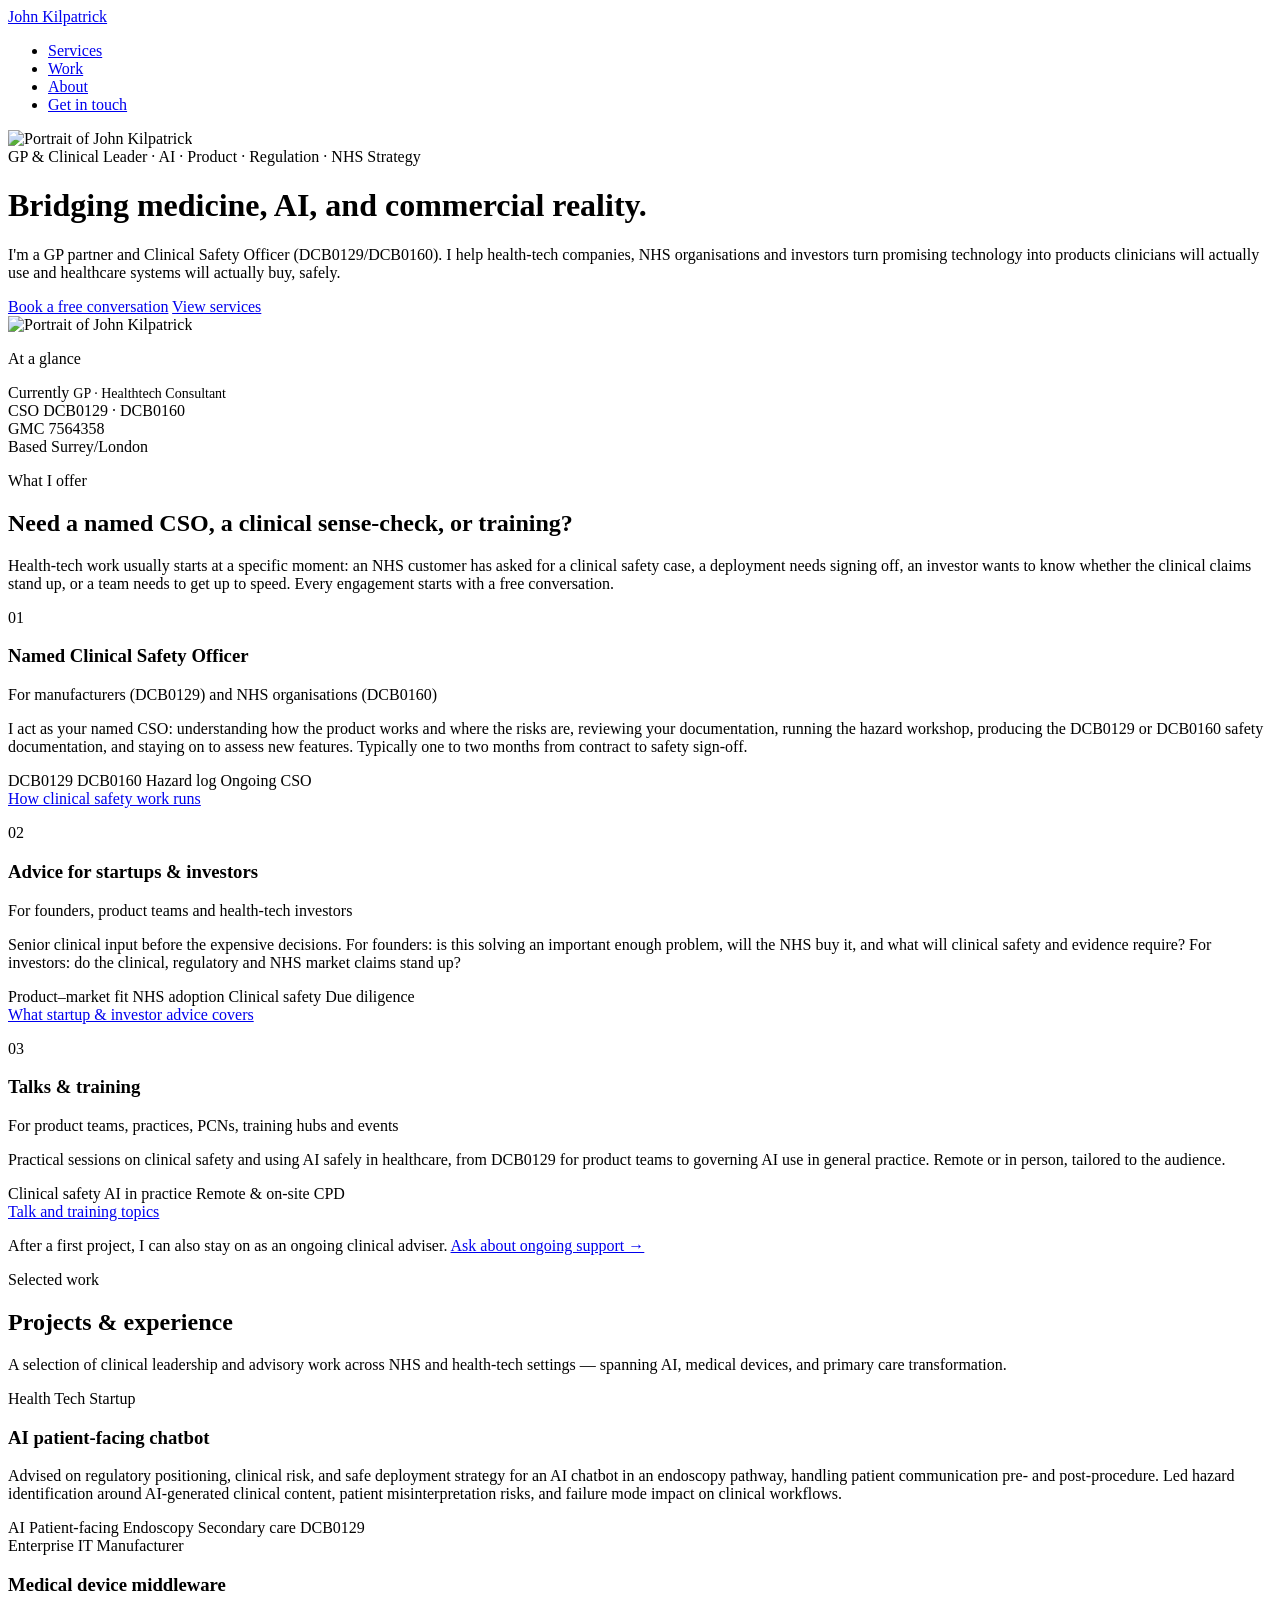
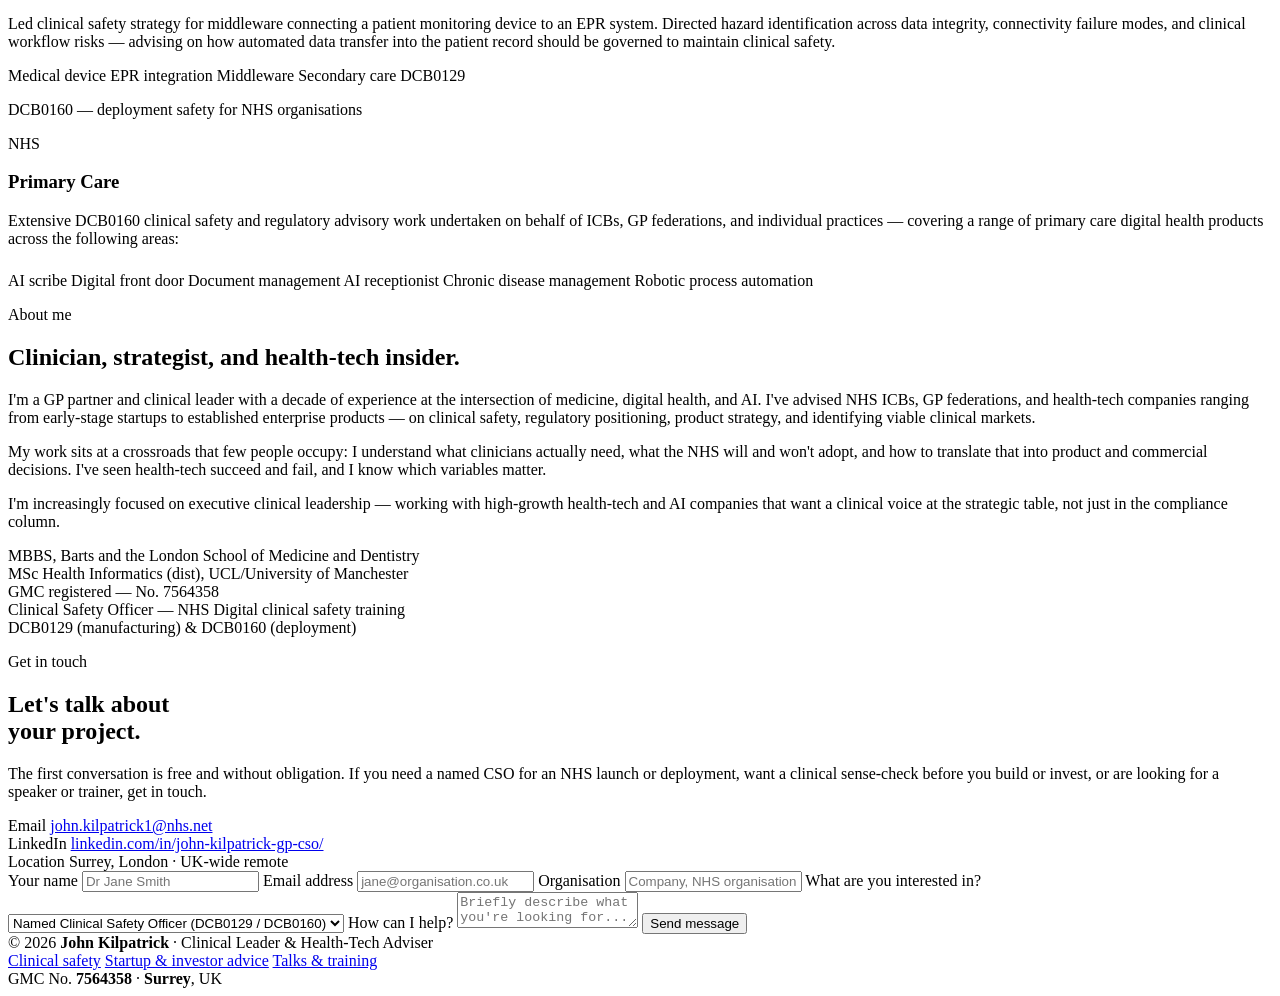
==== commit 2873234d: "Make service page links boxed buttons The links from each homepage offer card to its page are now fu" ====
--- a/website/index.html
+++ b/website/index.html
@@ -96,7 +96,7 @@
           <span class="tag">Hazard log</span>
           <span class="tag">Ongoing CSO</span>
         </div>
-        <a class="service-link" href="/clinical-safety/">How clinical safety work runs →</a>
+        <a class="service-link" href="/clinical-safety/">How clinical safety work runs</a>
       </div>
 
       <div class="service-card" id="advisory">
@@ -112,7 +112,7 @@
           <span class="tag">Clinical safety</span>
           <span class="tag">Due diligence</span>
         </div>
-        <a class="service-link" href="/advisory/">What advice covers →</a>
+        <a class="service-link" href="/advisory/">What startup &amp; investor advice covers</a>
       </div>
 
       <div class="service-card" id="training">
@@ -128,7 +128,7 @@
           <span class="tag">Remote &amp; on-site</span>
           <span class="tag">CPD</span>
         </div>
-        <a class="service-link" href="/training/">Topics and formats →</a>
+        <a class="service-link" href="/training/">Talk and training topics</a>
       </div>
 
     </div>
